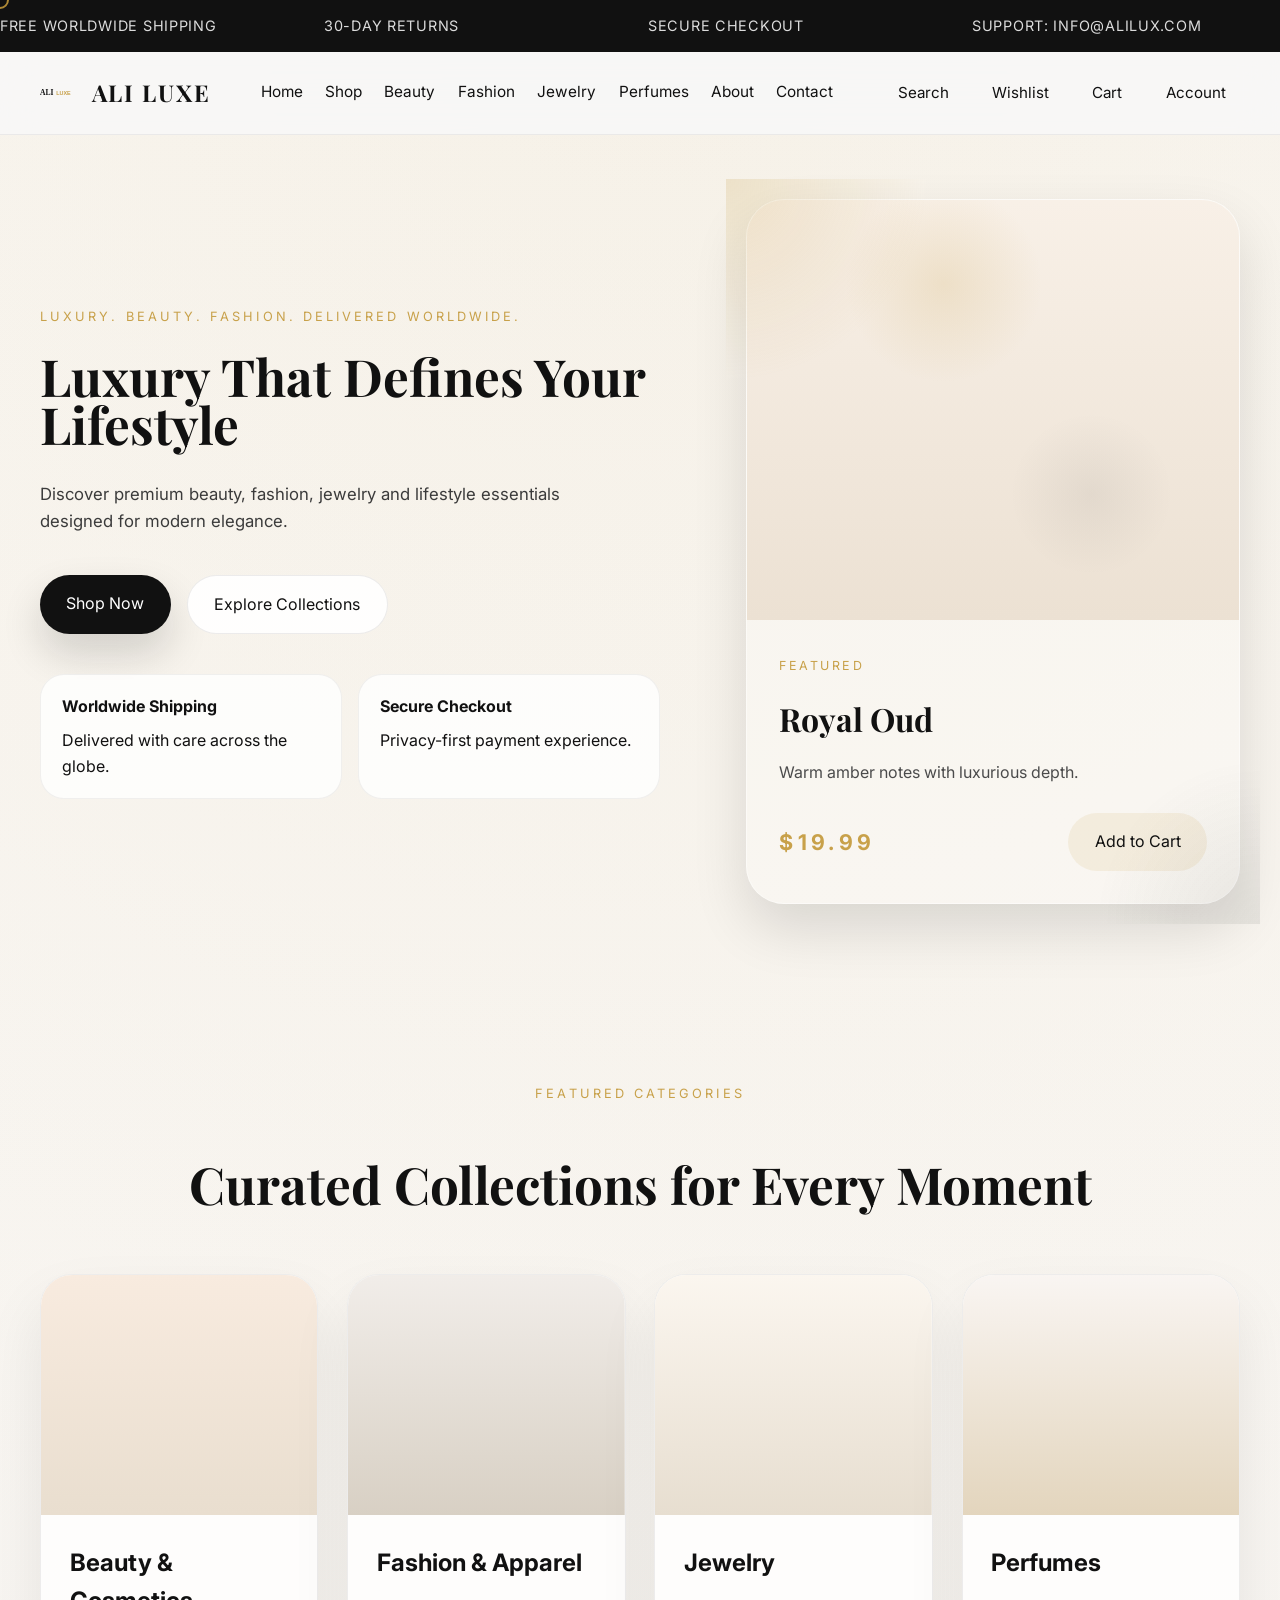
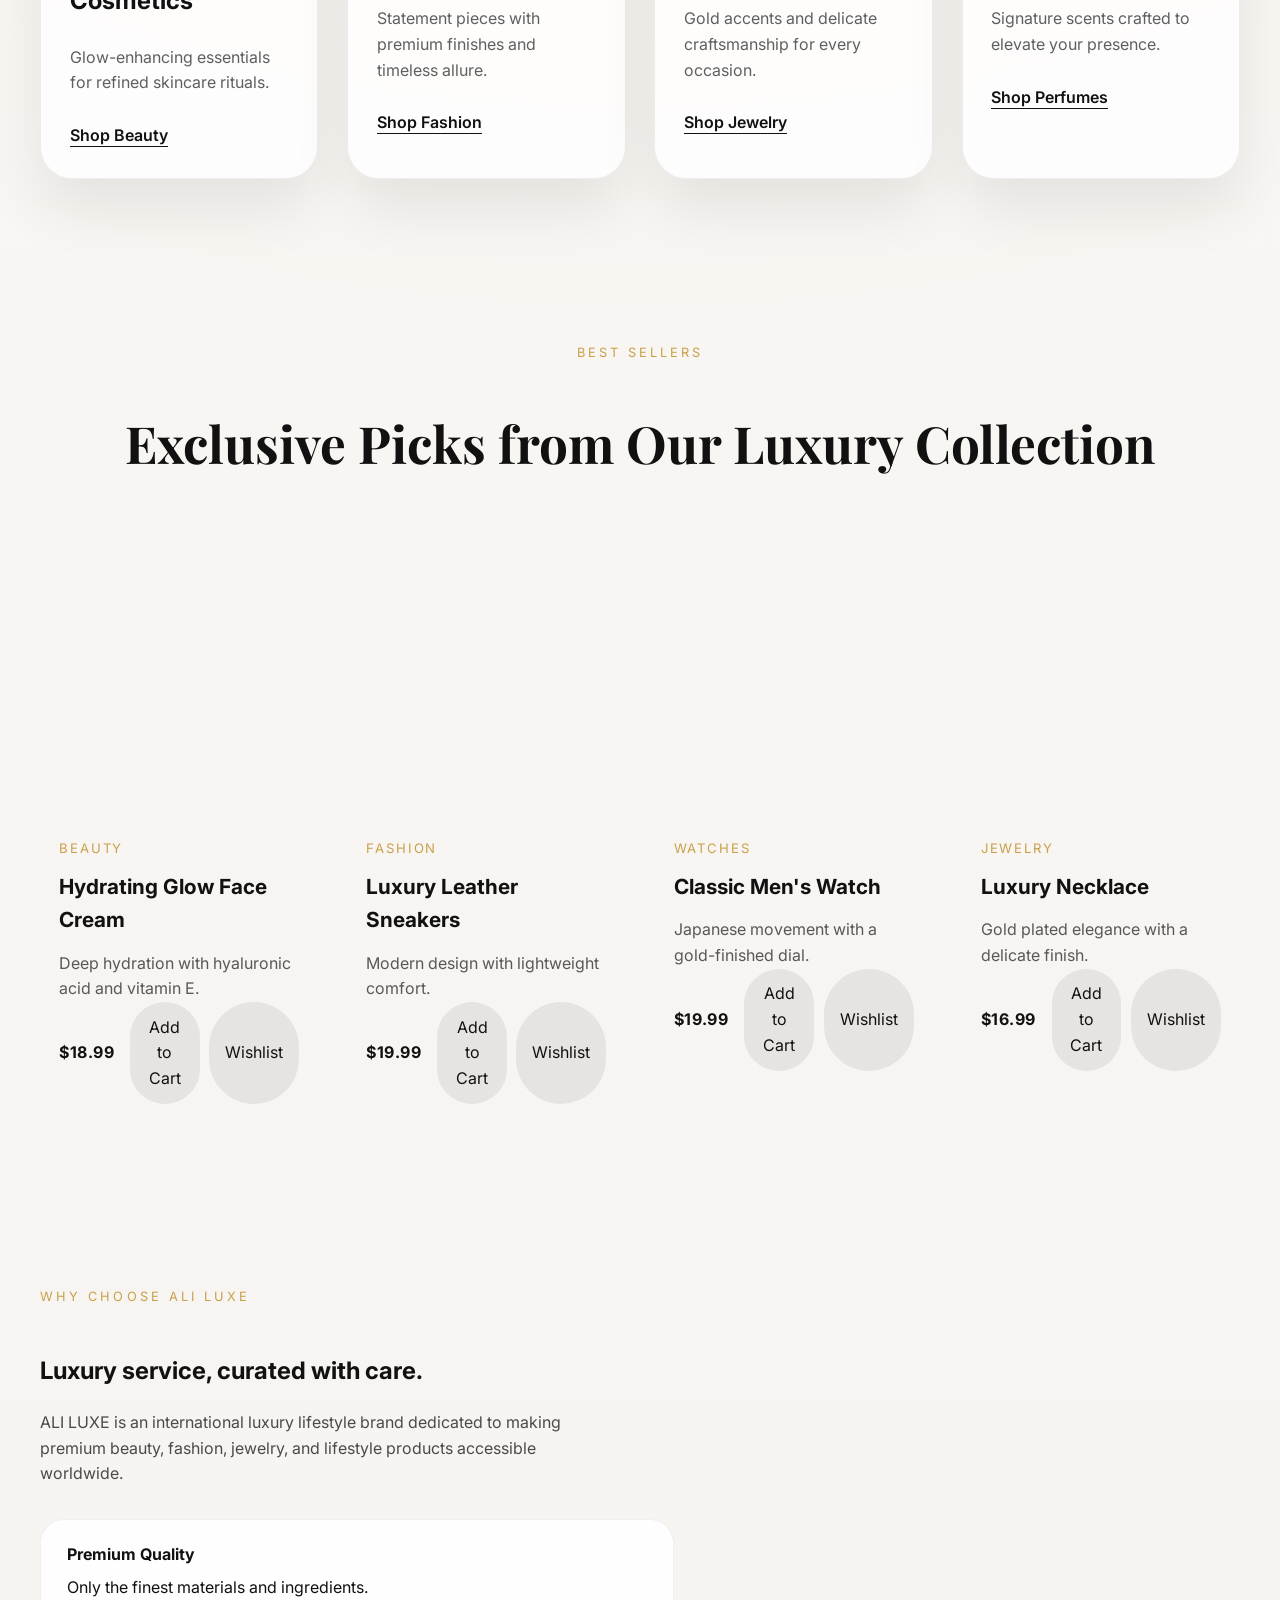
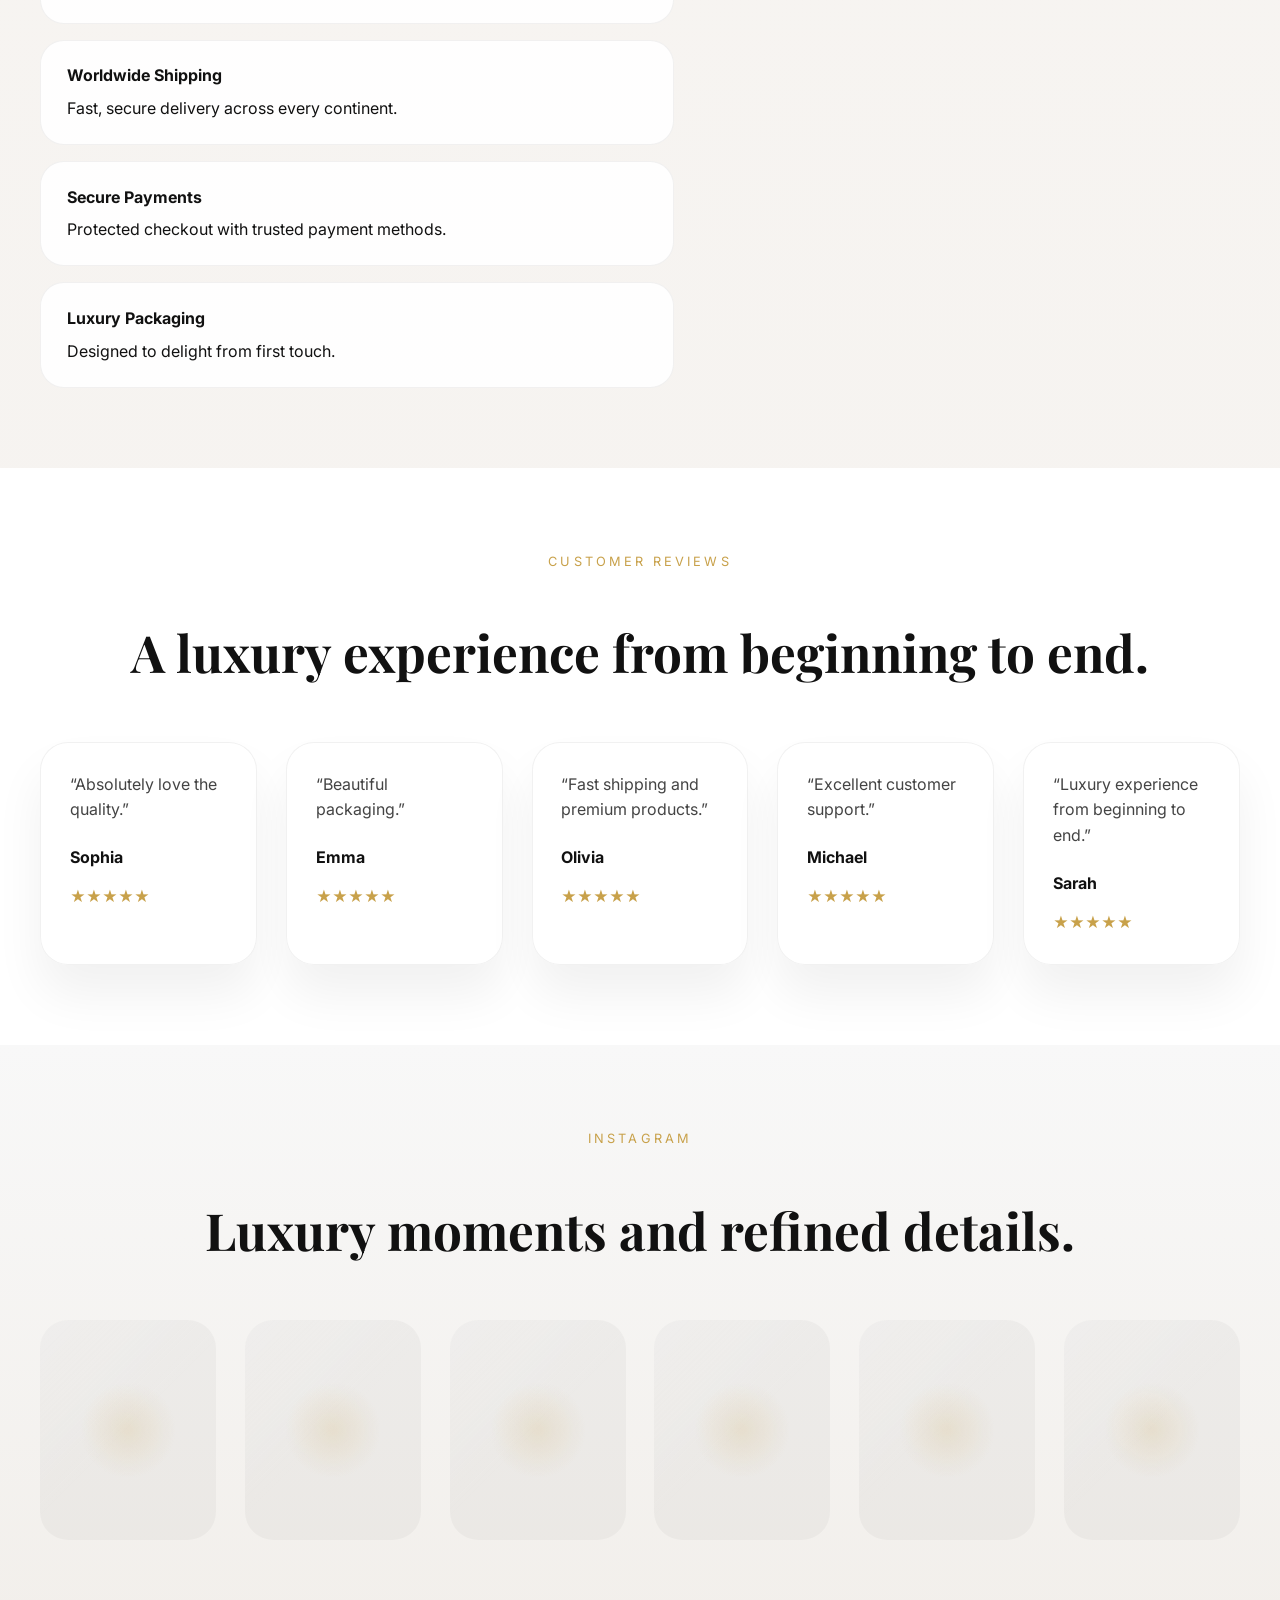
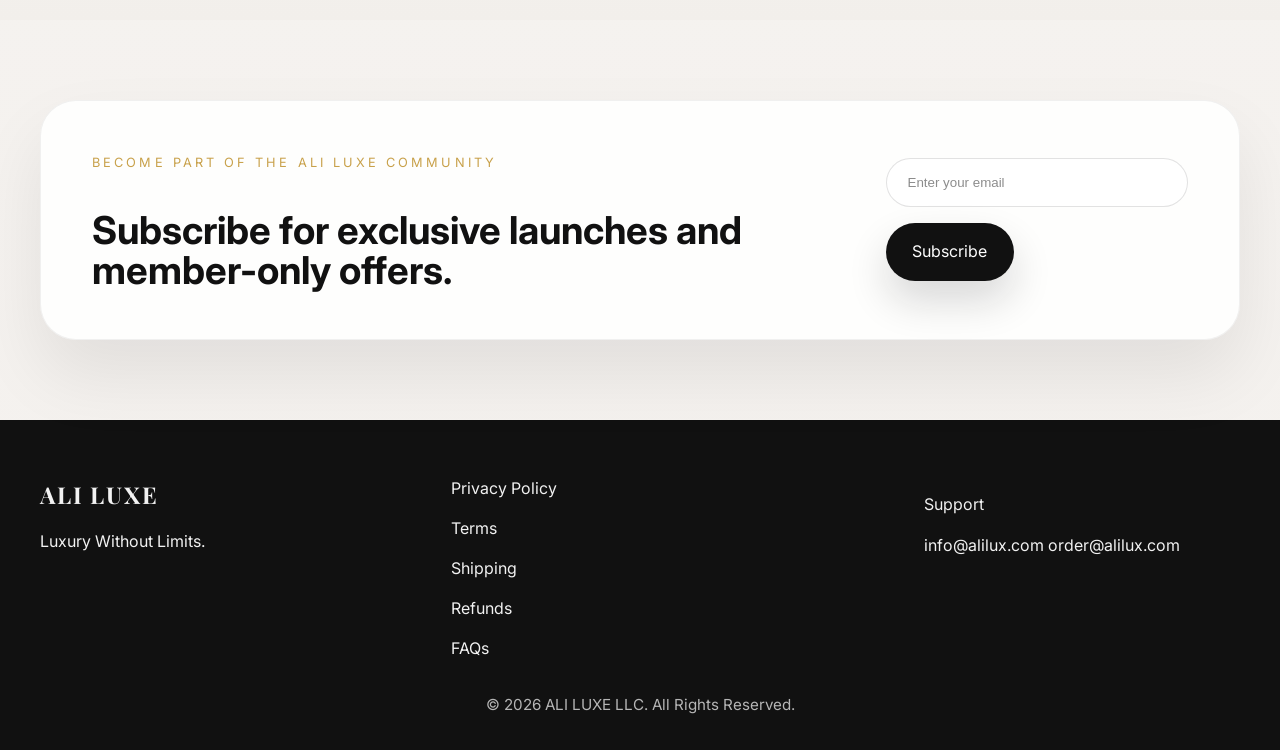
==== index.html @ c22bcd79 "Add initial website files" ====
<!DOCTYPE html>
<html lang="en">
  <head>
    <meta charset="UTF-8" />
    <meta name="viewport" content="width=device-width, initial-scale=1.0" />
    <title>ALI LUXE | Luxury. Beauty. Fashion.</title>
    <link rel="preconnect" href="https://fonts.googleapis.com" />
    <link rel="preconnect" href="https://fonts.gstatic.com" crossorigin />
    <link
      href="https://fonts.googleapis.com/css2?family=Inter:wght@400;500;600;700;800&family=Playfair+Display:wght@600;700;800&display=swap"
      rel="stylesheet"
    />
    <link rel="stylesheet" href="styles.css" />
  </head>
  <body>
    <div class="page-loader" id="pageLoader">
      <div class="loader-ring">
        <span></span>
        <span></span>
        <span></span>
      </div>
      <p>Loading luxury...</p>
    </div>

    <div class="custom-cursor" id="customCursor"></div>

    <div class="announcement-bar">
      <div class="announcement-item">Free Worldwide Shipping</div>
      <div class="announcement-item">30-Day Returns</div>
      <div class="announcement-item">Secure Checkout</div>
      <div class="announcement-item">Support: info@alilux.com</div>
    </div>

    <header class="site-header">
      <div class="container header-inner">
        <a class="brand-logo" href="index.html">
          <img class="brand-icon" src="assets/logo.svg" alt="ALI LUXE logo" />
          <span>ALI LUXE</span>
        </a>
        <button class="menu-toggle" id="menuToggle" aria-label="Open menu">Menu</button>
        <nav class="main-nav">
          <a href="index.html#home">Home</a>
          <a href="shop.html">Shop</a>
          <a href="beauty.html">Beauty</a>
          <a href="fashion.html">Fashion</a>
          <a href="jewelry.html">Jewelry</a>
          <a href="perfumes.html">Perfumes</a>
          <a href="index.html#about">About</a>
          <a href="index.html#contact">Contact</a>
        </nav>
        <div class="nav-actions desktop-only">
          <button class="icon-button">Search</button>
          <button class="icon-button">Wishlist</button>
          <button class="icon-button">Cart</button>
          <button class="icon-button">Account</button>
        </div>
      </div>
      <div class="mobile-menu" id="mobileMenu" aria-hidden="true">
        <div class="mobile-menu-inner">
          <button class="mobile-close" id="mobileClose" aria-label="Close menu">×</button>
          <nav class="mobile-nav">
            <a href="index.html#home">Home</a>
            <a href="shop.html">Shop</a>
            <a href="beauty.html">Beauty</a>
            <a href="fashion.html">Fashion</a>
            <a href="jewelry.html">Jewelry</a>
            <a href="perfumes.html">Perfumes</a>
            <a href="index.html#about">About</a>
            <a href="index.html#contact">Contact</a>
          </nav>
          <div class="mobile-menu-actions">
            <a href="shop.html" class="button button-primary">Shop Now</a>
            <a href="all-products.html" class="button button-secondary">All Products</a>
          </div>
        </div>
      </div>
    </header>

    <main>
      <section class="hero-section" id="home">
        <div class="container hero-grid">
          <div class="hero-copy fade-up">
            <span class="eyebrow">Luxury. Beauty. Fashion. Delivered Worldwide.</span>
            <h1>Luxury That Defines Your Lifestyle</h1>
            <p>
              Discover premium beauty, fashion, jewelry and lifestyle essentials designed for modern elegance.
            </p>
            <div class="hero-actions">
              <a href="#shop" class="button button-primary">Shop Now</a>
              <a href="#collections" class="button button-secondary">Explore Collections</a>
            </div>
            <div class="hero-highlights">
              <div>
                <strong>Worldwide Shipping</strong>
                <span>Delivered with care across the globe.</span>
              </div>
              <div>
                <strong>Secure Checkout</strong>
                <span>Privacy-first payment experience.</span>
              </div>
            </div>
          </div>

          <div class="hero-media fade-up delay-1">
            <div class="hero-card glass-card">
              <div class="hero-card-image"></div>
              <div class="hero-card-copy">
                <span>Featured</span>
                <h2>Royal Oud</h2>
                <p>Warm amber notes with luxurious depth.</p>
                <div class="price-block">
                  <span>$19.99</span>
                  <button class="button button-tertiary add-cart" data-product="royal-oud">Add to Cart</button>
                </div>
              </div>
            </div>
            <div class="hero-overlay"></div>
          </div>
        </div>
      </section>

      <section class="featured-categories" id="collections">
        <div class="container section-heading fade-up">
          <span class="eyebrow">Featured Categories</span>
          <h2>Curated Collections for Every Moment</h2>
        </div>
        <div class="container category-grid fade-up delay-1">
          <article class="category-card">
            <div class="category-image category-beauty"></div>
            <div class="category-copy">
              <h3>Beauty & Cosmetics</h3>
              <p>Glow-enhancing essentials for refined skincare rituals.</p>
              <a href="beauty.html" class="link-button">Shop Beauty</a>
            </div>
          </article>
          <article class="category-card">
            <div class="category-image category-fashion"></div>
            <div class="category-copy">
              <h3>Fashion & Apparel</h3>
              <p>Statement pieces with premium finishes and timeless allure.</p>
              <a href="fashion.html" class="link-button">Shop Fashion</a>
            </div>
          </article>
          <article class="category-card">
            <div class="category-image category-jewelry"></div>
            <div class="category-copy">
              <h3>Jewelry</h3>
              <p>Gold accents and delicate craftsmanship for every occasion.</p>
              <a href="jewelry.html" class="link-button">Shop Jewelry</a>
            </div>
          </article>
          <article class="category-card">
            <div class="category-image category-perfumes"></div>
            <div class="category-copy">
              <h3>Perfumes</h3>
              <p>Signature scents crafted to elevate your presence.</p>
              <a href="perfumes.html" class="link-button">Shop Perfumes</a>
            </div>
          </article>
        </div>
      </section>

      <section class="best-sellers" id="shop">
        <div class="container section-heading fade-up">
          <span class="eyebrow">Best Sellers</span>
          <h2>Exclusive Picks from Our Luxury Collection</h2>
        </div>
        <div class="container product-grid fade-up delay-1">
          <article class="product-card glass-card">
            <div class="product-image hydrating-glow-face-cream"></div>
            <div class="product-copy">
              <span class="product-category">Beauty</span>
              <h3><a href="product.html?product=hydrating-glow-face-cream">Hydrating Glow Face Cream</a></h3>
              <p>Deep hydration with hyaluronic acid and vitamin E.</p>
              <div class="product-meta">
                <span>$18.99</span>
                <div class="product-actions">
                  <button class="add-cart" data-product="hydrating-glow-face-cream">Add to Cart</button>
                  <button>Wishlist</button>
                </div>
              </div>
            </div>
          </article>
          <article class="product-card glass-card">
            <div class="product-image luxury-leather-sneakers"></div>
            <div class="product-copy">
              <span class="product-category">Fashion</span>
              <h3><a href="product.html?product=luxury-leather-sneakers">Luxury Leather Sneakers</a></h3>
              <p>Modern design with lightweight comfort.</p>
              <div class="product-meta">
                <span>$19.99</span>
                <div class="product-actions">
                  <button class="add-cart" data-product="luxury-leather-sneakers">Add to Cart</button>
                  <button>Wishlist</button>
                </div>
              </div>
            </div>
          </article>
          <article class="product-card glass-card">
            <div class="product-image classic-mens-watch"></div>
            <div class="product-copy">
              <span class="product-category">Watches</span>
              <h3><a href="product.html?product=classic-mens-watch">Classic Men's Watch</a></h3>
              <p>Japanese movement with a gold-finished dial.</p>
              <div class="product-meta">
                <span>$19.99</span>
                <div class="product-actions">
                  <button class="add-cart" data-product="classic-mens-watch">Add to Cart</button>
                  <button>Wishlist</button>
                </div>
              </div>
            </div>
          </article>
          <article class="product-card glass-card">
            <div class="product-image luxury-necklace"></div>
            <div class="product-copy">
              <span class="product-category">Jewelry</span>
              <h3><a href="product.html?product=luxury-necklace">Luxury Necklace</a></h3>
              <p>Gold plated elegance with a delicate finish.</p>
              <div class="product-meta">
                <span>$16.99</span>
                <div class="product-actions">
                  <button class="add-cart" data-product="luxury-necklace">Add to Cart</button>
                  <button>Wishlist</button>
                </div>
              </div>
            </div>
          </article>
        </div>
      </section>

      <section class="why-choose" id="about">
        <div class="container why-grid fade-up">
          <div class="why-copy">
            <span class="eyebrow">Why Choose ALI LUXE</span>
            <h2>Luxury service, curated with care.</h2>
            <p>
              ALI LUXE is an international luxury lifestyle brand dedicated to making premium beauty, fashion, jewelry, and lifestyle products accessible worldwide.
            </p>
            <div class="why-list">
              <div>
                <strong>Premium Quality</strong>
                <span>Only the finest materials and ingredients.</span>
              </div>
              <div>
                <strong>Worldwide Shipping</strong>
                <span>Fast, secure delivery across every continent.</span>
              </div>
              <div>
                <strong>Secure Payments</strong>
                <span>Protected checkout with trusted payment methods.</span>
              </div>
              <div>
                <strong>Luxury Packaging</strong>
                <span>Designed to delight from first touch.</span>
              </div>
            </div>
          </div>
          <div class="why-image glass-card fade-up delay-1">
            <div class="feature-image"></div>
          </div>
        </div>
      </section>

      <section class="reviews-section">
        <div class="container section-heading fade-up">
          <span class="eyebrow">Customer Reviews</span>
          <h2>A luxury experience from beginning to end.</h2>
        </div>
        <div class="container review-grid fade-up delay-1">
          <article class="review-card glass-card">
            <p>“Absolutely love the quality.”</p>
            <strong>Sophia</strong>
            <span>★★★★★</span>
          </article>
          <article class="review-card glass-card">
            <p>“Beautiful packaging.”</p>
            <strong>Emma</strong>
            <span>★★★★★</span>
          </article>
          <article class="review-card glass-card">
            <p>“Fast shipping and premium products.”</p>
            <strong>Olivia</strong>
            <span>★★★★★</span>
          </article>
          <article class="review-card glass-card">
            <p>“Excellent customer support.”</p>
            <strong>Michael</strong>
            <span>★★★★★</span>
          </article>
          <article class="review-card glass-card">
            <p>“Luxury experience from beginning to end.”</p>
            <strong>Sarah</strong>
            <span>★★★★★</span>
          </article>
        </div>
      </section>

      <section class="instagram-gallery">
        <div class="container section-heading fade-up">
          <span class="eyebrow">Instagram</span>
          <h2>Luxury moments and refined details.</h2>
        </div>
        <div class="container insta-grid fade-up delay-1">
          <div class="insta-cell"></div>
          <div class="insta-cell"></div>
          <div class="insta-cell"></div>
          <div class="insta-cell"></div>
          <div class="insta-cell"></div>
          <div class="insta-cell"></div>
        </div>
      </section>

      <section class="newsletter-section">
        <div class="container newsletter-card glass-card fade-up">
          <div>
            <span class="eyebrow">Become Part of the ALI LUXE Community</span>
            <h2>Subscribe for exclusive launches and member-only offers.</h2>
          </div>
          <form class="newsletter-form">
            <input type="email" placeholder="Enter your email" aria-label="Email address" />
            <button type="submit" class="button button-primary">Subscribe</button>
          </form>
        </div>
      </section>
    </main>

    <footer class="site-footer" id="contact">
      <div class="container footer-grid">
        <div>
          <a class="footer-logo" href="#">ALI LUXE</a>
          <p>Luxury Without Limits.</p>
        </div>
        <div class="footer-links">
          <a href="#">Privacy Policy</a>
          <a href="#">Terms</a>
          <a href="#">Shipping</a>
          <a href="#">Refunds</a>
          <a href="#">FAQs</a>
        </div>
        <div>
          <p>Support</p>
          <a href="mailto:info@alilux.com">info@alilux.com</a>
          <a href="mailto:order@alilux.com">order@alilux.com</a>
        </div>
      </div>
      <div class="container footer-copy">
        <span>© 2026 ALI LUXE LLC. All Rights Reserved.</span>
      </div>
    </footer>

    <script src="script.js"></script>
  </body>
</html>
---- styles.css ----
:root {
  color-scheme: dark;
  --bg: #f8f8f8;
  --surface: rgba(255, 255, 255, 0.76);
  --surface-strong: rgba(255, 255, 255, 0.92);
  --text: #111111;
  --muted: #5a5a5a;
  --gold: #c8a14a;
  --gold-soft: rgba(200, 161, 74, 0.12);
  --glass: rgba(255, 255, 255, 0.62);
  --shadow: 0 25px 55px rgba(0, 0, 0, 0.12);
  font-family: 'Inter', sans-serif;
}

* {
  box-sizing: border-box;
}

html {
  scroll-behavior: smooth;
}

body {
  margin: 0;
  min-height: 100vh;
  background: radial-gradient(circle at top, rgba(200, 161, 74, 0.08), transparent 35%),
    linear-gradient(180deg, #faf8f5 0%, #f4f1ee 100%);
  color: var(--text);
  line-height: 1.6;
}

button,
a {
  font: inherit;
}

a {
  color: inherit;
  text-decoration: none;
}

.container {
  width: min(1200px, calc(100% - 3rem));
  margin: 0 auto;
}

.announcement-bar {
  display: grid;
  grid-template-columns: repeat(4, minmax(0, 1fr));
  gap: 1rem;
  padding: 0.9rem 0;
  background: #111111;
  color: #ffffff;
  font-size: 0.9rem;
  text-transform: uppercase;
  letter-spacing: 0.05em;
}

.announcement-item {
  opacity: 0.85;
}

.site-header {
  position: sticky;
  top: 0;
  z-index: 20;
  backdrop-filter: blur(18px);
  background: rgba(248, 248, 248, 0.9);
  border-bottom: 1px solid rgba(17, 17, 17, 0.06);
}

.header-inner {
  display: flex;
  align-items: center;
  justify-content: space-between;
  gap: 1rem;
  padding: 1.1rem 0;
}

.brand-logo,
.footer-logo {
  display: inline-flex;
  align-items: center;
  gap: 0.85rem;
  font-family: 'Playfair Display', serif;
  font-size: 1.45rem;
  letter-spacing: 0.08em;
  font-weight: 700;
}

.brand-icon {
  width: 38px;
  height: auto;
}

.main-nav {
  display: flex;
  flex-wrap: wrap;
  align-items: center;
  gap: 1.4rem;
  font-size: 0.96rem;
  color: #111111;
}

.main-nav a:hover {
  color: var(--gold);
}

.nav-actions {
  display: flex;
  align-items: center;
  gap: 0.9rem;
}

.menu-toggle {
  display: none;
  border: 1px solid rgba(17, 17, 17, 0.12);
  background: rgba(255, 255, 255, 0.85);
  color: var(--text);
  padding: 0.85rem 1rem;
  border-radius: 999px;
  font-weight: 600;
  cursor: pointer;
  transition: transform 0.25s ease, background 0.25s ease;
}

.menu-toggle:hover {
  transform: translateY(-1px);
  background: rgba(255, 255, 255, 0.96);
}

.icon-button {
  border: none;
  background: transparent;
  color: var(--text);
  cursor: pointer;
  font-size: 0.95rem;
  padding: 0.7rem 0.9rem;
  border-radius: 999px;
  transition: transform 0.3s ease, background 0.3s ease;
}

.icon-button:hover {
  transform: translateY(-1px);
  background: rgba(17, 17, 17, 0.05);
}

.hero-section {
  min-height: calc(100vh - 68px);
  padding: 4rem 0 6rem;
  position: relative;
  overflow: hidden;
}

.hero-grid {
  display: grid;
  grid-template-columns: 1.2fr 0.9fr;
  align-items: center;
  gap: 3rem;
}

.hero-copy {
  max-width: 620px;
}

.eyebrow {
  display: inline-block;
  text-transform: uppercase;
  letter-spacing: 0.24em;
  color: var(--gold);
  font-size: 0.8rem;
  margin-bottom: 1.5rem;
}

.hero-copy h1 {
  font-family: 'Playfair Display', serif;
  font-size: clamp(3rem, 4vw, 5.2rem);
  line-height: 0.95;
  margin: 0;
}

.hero-copy p {
  font-size: 1.05rem;
  margin: 2rem 0 2.5rem;
  max-width: 520px;
  color: #3b3b3b;
}

.hero-actions {
  display: flex;
  flex-wrap: wrap;
  gap: 1rem;
}

.button {
  border: none;
  border-radius: 999px;
  padding: 1rem 1.65rem;
  cursor: pointer;
  transition: transform 0.25s ease, box-shadow 0.25s ease, background 0.25s ease;
}

.button-primary {
  background: var(--text);
  color: #ffffff;
  box-shadow: 0 20px 40px rgba(17, 17, 17, 0.16);
}

.button-secondary {
  background: rgba(255, 255, 255, 0.9);
  color: var(--text);
  border: 1px solid rgba(17, 17, 17, 0.08);
}

.button-tertiary {
  background: rgba(200, 161, 74, 0.12);
  color: var(--text);
}

.button:hover {
  transform: translateY(-2px);
}

.hero-highlights {
  display: grid;
  grid-template-columns: repeat(2, minmax(0, 1fr));
  gap: 1rem;
  margin-top: 2.5rem;
}

.hero-highlights div {
  background: rgba(255, 255, 255, 0.78);
  padding: 1.2rem 1.3rem;
  border-radius: 24px;
  backdrop-filter: blur(12px);
  border: 1px solid rgba(17, 17, 17, 0.06);
}

.hero-highlights strong {
  display: block;
  margin-bottom: 0.5rem;
  color: var(--text);
}

.hero-media {
  position: relative;
  min-height: 600px;
  display: flex;
  align-items: center;
  justify-content: center;
}

.hero-card {
  position: relative;
  width: 100%;
  max-width: 540px;
  border-radius: 38px;
  overflow: hidden;
  background: rgba(255, 255, 255, 0.24);
  border: 1px solid rgba(255, 255, 255, 0.45);
  box-shadow: var(--shadow);
  backdrop-filter: blur(22px);
}

.hero-card-image {
  height: 420px;
  background: linear-gradient(180deg, #f8f0e7 0%, #ece1d3 100%);
  position: relative;
}

.hero-card-image::before {
  content: '';
  position: absolute;
  inset: 0;
  background-image: radial-gradient(circle at 40% 20%, rgba(200, 161, 74, 0.18), transparent 22%),
    radial-gradient(circle at 70% 70%, rgba(17, 17, 17, 0.06), transparent 18%);
}

.hero-card-copy {
  padding: 2rem;
}

.hero-card-copy span {
  color: var(--gold);
  text-transform: uppercase;
  letter-spacing: 0.2em;
  font-size: 0.78rem;
}

.hero-card-copy h2 {
  margin: 1rem 0 0.75rem;
  font-family: 'Playfair Display', serif;
  font-size: 2rem;
}

.hero-card-copy p {
  color: #4b4b4b;
  margin-bottom: 1.7rem;
}

.price-block {
  display: flex;
  align-items: center;
  justify-content: space-between;
  gap: 1rem;
}

.price-block span {
  font-weight: 700;
  font-size: 1.35rem;
}

.hero-overlay {
  position: absolute;
  inset: -20px;
  background: radial-gradient(circle at top left, rgba(200, 161, 74, 0.2), transparent 22%),
    radial-gradient(circle at bottom right, rgba(17, 17, 17, 0.08), transparent 18%);
  pointer-events: none;
}

.featured-categories,
.best-sellers,
.why-choose,
.reviews-section,
.instagram-gallery,
.newsletter-section {
  padding: 5rem 0;
}

.section-heading {
  text-align: center;
  margin-bottom: 3rem;
}

.section-heading h2 {
  font-family: 'Playfair Display', serif;
  font-size: clamp(2.5rem, 4vw, 3.6rem);
  margin: 1rem 0 0;
}

.category-grid,
.product-grid,
.review-grid,
.insta-grid {
  display: grid;
  gap: 1.8rem;
}

.category-grid {
  grid-template-columns: repeat(4, minmax(0, 1fr));
}

.category-card {
  position: relative;
  overflow: hidden;
  border-radius: 32px;
  background: rgba(255, 255, 255, 0.8);
  border: 1px solid rgba(17, 17, 17, 0.07);
  box-shadow: 0 30px 60px rgba(0, 0, 0, 0.08);
  transition: transform 0.35s ease, border-color 0.35s ease;
}

.category-card:hover {
  transform: translateY(-8px);
  border-color: rgba(200, 161, 74, 0.25);
}

.category-image {
  min-height: 240px;
  background-size: cover;
  background-position: center;
}

.category-beauty {
  background-image: linear-gradient(180deg, #f8ebdf 0%, #e9decf 100%);
}

.category-fashion {
  background-image: linear-gradient(180deg, #f1ede9 0%, #d8d0c4 100%);
}

.category-jewelry {
  background-image: linear-gradient(180deg, #fbf6ef 0%, #e7ded0 100%);
}

.category-perfumes {
  background-image: linear-gradient(180deg, #f9f5f2 0%, #e3d5bd 100%);
}

.category-copy {
  padding: 1.8rem;
}

.category-copy h3 {
  margin-top: 0;
  font-size: 1.5rem;
}

.category-copy p {
  margin: 1rem 0 1.7rem;
  color: #5f5f5f;
}

.link-button {
  color: var(--text);
  font-weight: 600;
  position: relative;
}

.link-button::after {
  content: '';
  position: absolute;
  left: 0;
  bottom: -2px;
  width: 100%;
  height: 1px;
  background: var(--text);
  transition: transform 0.3s ease;
  transform-origin: left;
}

.link-button:hover::after {
  transform: scaleX(0.5);
}

.product-grid {
  grid-template-columns: repeat(4, minmax(0, 1fr));
}

.product-card {
  padding: 1.2rem;
  display: flex;
  flex-direction: column;
  gap: 1.4rem;
}

.product-card:hover {
  transform: translateY(-6px);
}

.product-image {
  min-height: 260px;
  border-radius: 28px;
  background-position: center;
  background-size: cover;
}

.product-beauty {
  background-image: linear-gradient(180deg, #f9f1eb 0%, #e8d8c9 100%);
}

.product-fashion {
  background-image: linear-gradient(180deg, #e9e3dc 0%, #d5c7b3 100%);
}

.product-watch {
  background-image: linear-gradient(180deg, #f6f2ef 0%, #dcd0c3 100%);
}

.product-jewelry {
  background-image: linear-gradient(180deg, #faf5ef 0%, #e7dccb 100%);
}

.product-copy .product-category {
  font-size: 0.82rem;
  text-transform: uppercase;
  letter-spacing: 0.14em;
  color: var(--gold);
}

.product-copy h3 {
  margin: 0.6rem 0 0.9rem;
  font-size: 1.3rem;
}

.product-copy p {
  color: #585858;
  margin: 0;
}

.product-meta {
  display: flex;
  align-items: center;
  justify-content: space-between;
  gap: 1rem;
  margin-top: auto;
}

.product-meta span {
  font-weight: 700;
  letter-spacing: 0.03em;
}

.product-actions {
  display: flex;
  gap: 0.6rem;
}

.product-actions button {
  border: none;
  background: rgba(17, 17, 17, 0.07);
  color: var(--text);
  padding: 0.8rem 1rem;
  border-radius: 999px;
  cursor: pointer;
  transition: transform 0.25s ease, background 0.25s ease;
}

.product-actions button:hover {
  transform: translateY(-2px);
  background: rgba(200, 161, 74, 0.14);
}

.why-grid {
  display: grid;
  grid-template-columns: 1.1fr 0.9fr;
  gap: 3rem;
  align-items: center;
}

.why-copy p {
  max-width: 540px;
  color: #4a4a4a;
  margin-bottom: 2rem;
}

.why-list {
  display: grid;
  gap: 1rem;
}

.why-list div {
  border-radius: 24px;
  padding: 1.4rem 1.6rem;
  background: rgba(255, 255, 255, 0.9);
  border: 1px solid rgba(17, 17, 17, 0.06);
}

.why-list strong {
  display: block;
  margin-bottom: 0.45rem;
}

.why-image {
  min-height: 520px;
  overflow: hidden;
}

.feature-image {
  height: 100%;
  background-image: linear-gradient(180deg, rgba(248, 248, 248, 1), rgba(255, 255, 255, 0.9)),
    radial-gradient(circle at 30% 20%, rgba(200, 161, 74, 0.18), transparent 14%),
    linear-gradient(135deg, #f2ede7 0%, #e9ddd1 100%);
}

.reviews-section {
  background: #ffffff;
}

.review-grid {
  grid-template-columns: repeat(5, minmax(0, 1fr));
}

.review-card {
  padding: 1.8rem;
  border-radius: 28px;
  background: rgba(255, 255, 255, 0.9);
  box-shadow: 0 30px 50px rgba(0, 0, 0, 0.06);
  border: 1px solid rgba(17, 17, 17, 0.06);
}

.review-card p {
  margin: 0 0 1.4rem;
  color: #444444;
}

.review-card strong {
  display: block;
  margin-bottom: 0.85rem;
}

.review-card span {
  color: var(--gold);
  font-size: 0.95rem;
}

.instagram-gallery {
  background: linear-gradient(180deg, #f8f8f8 0%, #f2efeb 100%);
}

.insta-grid {
  grid-template-columns: repeat(6, minmax(0, 1fr));
}

.insta-cell {
  min-height: 220px;
  border-radius: 28px;
  background: rgba(17, 17, 17, 0.03);
  position: relative;
  overflow: hidden;
  transition: transform 0.35s ease;
}

.insta-cell:hover {
  transform: translateY(-6px);
}

.insta-cell::before {
  content: '';
  position: absolute;
  inset: 0;
  background-image: radial-gradient(circle at center, rgba(200, 161, 74, 0.16), transparent 34%),
    linear-gradient(135deg, rgba(255, 255, 255, 0.14), transparent 50%);
}

.newsletter-card {
  display: flex;
  align-items: center;
  justify-content: space-between;
  gap: 2rem;
  padding: 3rem 3.2rem;
  border-radius: 36px;
  background: rgba(255, 255, 255, 0.88);
  box-shadow: 0 35px 70px rgba(0, 0, 0, 0.08);
  border: 1px solid rgba(17, 17, 17, 0.06);
}

.newsletter-card h2 {
  margin: 0.8rem 0 0;
  font-size: clamp(2rem, 3vw, 2.8rem);
  line-height: 1.05;
}

.newsletter-form {
  display: flex;
  flex-wrap: wrap;
  gap: 1rem;
  align-items: center;
}

.newsletter-form input {
  flex: 1;
  min-width: 260px;
  border: 1px solid rgba(17, 17, 17, 0.12);
  border-radius: 999px;
  padding: 1rem 1.3rem;
  background: white;
  color: var(--text);
}

.newsletter-form input::placeholder {
  color: #8c8c8c;
}

.mobile-menu {
  position: fixed;
  inset: 0;
  z-index: 100;
  display: none;
  background: rgba(17, 17, 17, 0.85);
  backdrop-filter: blur(14px);
}

.mobile-menu.active {
  display: block;
}

.mobile-menu-inner {
  width: min(360px, 100%);
  height: 100%;
  padding: 2.5rem 1.8rem;
  background: rgba(248, 248, 248, 0.98);
  box-shadow: 0 40px 80px rgba(0, 0, 0, 0.22);
}

.mobile-close {
  border: none;
  background: transparent;
  font-size: 2.2rem;
  color: var(--text);
  cursor: pointer;
  margin-bottom: 2rem;
}

.mobile-nav {
  display: grid;
  gap: 1.25rem;
}

.mobile-nav a {
  color: var(--text);
  font-size: 1.1rem;
  font-weight: 600;
}

.mobile-menu-actions {
  display: grid;
  gap: 1rem;
  margin-top: 2.5rem;
}

.desktop-only {
  display: flex;
}

.site-footer {
  background: #111111;
  color: #f2f2f2;
  padding: 3.5rem 0 2rem;
}

.footer-grid {
  display: grid;
  grid-template-columns: 1.2fr 1.4fr 1fr;
  gap: 2rem;
  align-items: flex-start;
}

.footer-links {
  display: grid;
  gap: 0.9rem;
}

.footer-links a,
.site-footer a {
  color: #f2f2f2;
}

.footer-links a:hover,
.site-footer a:hover {
  color: var(--gold);
}

.footer-copy {
  margin-top: 2rem;
  text-align: center;
  font-size: 0.95rem;
  color: #b6b6b6;
}

.glass-card {
  transition: transform 0.35s ease, box-shadow 0.35s ease;
}

.glass-card:hover {
  transform: translateY(-4px);
}

.fade-up {
  opacity: 0;
  transform: translateY(35px);
  animation: fadeUp 1.1s forwards ease-out;
}

.delay-1 {
  animation-delay: 0.18s;
}

@keyframes fadeUp {
  to {
    opacity: 1;
    transform: translateY(0);
  }
}

.page-loader {
  position: fixed;
  inset: 0;
  z-index: 999;
  display: grid;
  place-items: center;
  background: #111111;
  color: #ffffff;
}

.loader-ring {
  display: grid;
  place-items: center;
  width: 100px;
  height: 100px;
  position: relative;
}

.loader-ring span {
  position: absolute;
  width: 100%;
  height: 100%;
  border-radius: 50%;
  border: 2px solid transparent;
  border-top-color: var(--gold);
  animation: spin 1.3s ease infinite;
}

.loader-ring span:nth-child(2) {
  width: 70%;
  height: 70%;
  animation-duration: 1.7s;
}

.loader-ring span:nth-child(3) {
  width: 40%;
  height: 40%;
  animation-duration: 2.1s;
}

.page-loader p {
  margin-top: 1.4rem;
  letter-spacing: 0.14em;
  text-transform: uppercase;
  font-size: 0.9rem;
  color: rgba(255, 255, 255, 0.85);
}

@keyframes spin {
  to {
    transform: rotate(360deg);
  }
}

.product-detail-grid {
  display: grid;
  grid-template-columns: 1.05fr 1fr;
  gap: 3rem;
  align-items: center;
  min-height: 70vh;
  padding: 3rem 0;
}

.product-hero {
  min-height: 580px;
  border-radius: 36px;
  background-size: cover;
  background-position: center;
  position: relative;
  overflow: hidden;
  background-image: linear-gradient(180deg, #fdf9f4 0%, #eee3d3 100%);
}

.product-detail-grid .detail-copy {
  max-width: 560px;
}

.product-detail-grid .detail-copy p {
  color: #4b4b4b;
  margin: 1.5rem 0 2rem;
  font-size: 1.05rem;
}

.product-price {
  font-size: 2.1rem;
  margin-bottom: 1.8rem;
  font-weight: 700;
}

.product-features {
  display: grid;
  gap: 0.9rem;
  margin-top: 2rem;
}

.product-features div {
  padding: 1rem 1.2rem;
  border-radius: 22px;
  background: rgba(255, 255, 255, 0.82);
  border: 1px solid rgba(17, 17, 17, 0.06);
}

.detail-fallback {
  color: #333333;
  font-size: 1.1rem;
  line-height: 1.8;
}

.checkout-panel {
  display: grid;
  grid-template-columns: 1.5fr 0.9fr;
  gap: 2rem;
}

.cart-summary {
  display: grid;
  gap: 1rem;
}

.cart-item {
  display: grid;
  grid-template-columns: 120px 1fr;
  gap: 1rem;
  padding: 1.3rem;
  border-radius: 28px;
  background: rgba(255, 255, 255, 0.92);
  border: 1px solid rgba(17, 17, 17, 0.08);
}

.cart-item-image {
  border-radius: 24px;
  min-height: 120px;
  background-size: cover;
  background-position: center;
}

.cart-item-image.product-beauty {
  background-image: linear-gradient(180deg, #f9f1eb 0%, #e8d8c9 100%);
}

.cart-item-image.product-fashion {
  background-image: linear-gradient(180deg, #e9e3dc 0%, #d5c7b3 100%);
}

.cart-item-image.product-watch {
  background-image: linear-gradient(180deg, #f6f2ef 0%, #dcd0c3 100%);
}

.cart-item-image.product-jewelry {
  background-image: linear-gradient(180deg, #faf5ef 0%, #e7dccb 100%);
}

.cart-item-image.category-perfumes {
  background-image: linear-gradient(180deg, #f8ebdf 0%, #e9decf 100%);
}

.cart-item-copy h3 {
  margin: 0 0 0.75rem;
  font-size: 1.1rem;
}

.cart-item-copy span {
  display: block;
  color: #585858;
  margin-bottom: 0.35rem;
}

.checkout-summary {
  padding: 2rem;
  border-radius: 36px;
  background: rgba(255, 255, 255, 0.92);
  border: 1px solid rgba(17, 17, 17, 0.08);
  display: grid;
  gap: 1.5rem;
}

.checkout-summary h3 {
  margin: 0;
  font-size: 1.4rem;
}

.summary-row {
  display: flex;
  justify-content: space-between;
  align-items: center;
  gap: 1rem;
  font-size: 1rem;
}

.checkout-note {
  color: #5f5f5f;
  line-height: 1.8;
}

.empty-cart {
  padding: 2rem;
  color: #4a4a4a;
  border-radius: 28px;
  background: rgba(255, 255, 255, 0.9);
  border: 1px solid rgba(17, 17, 17, 0.08);
}

.custom-cursor {
  position: fixed;
  top: 0;
  left: 0;
  width: 18px;
  height: 18px;
  border-radius: 50%;
  border: 2px solid rgba(200, 161, 74, 0.95);
  pointer-events: none;
  transform: translate(-50%, -50%);
  mix-blend-mode: difference;
  transition: transform 0.12s ease, width 0.2s ease, height 0.2s ease;
  z-index: 9999;
}

@media (max-width: 1100px) {
  .hero-grid,
  .why-grid {
    grid-template-columns: 1fr;
  }

  .category-grid,
  .product-grid,
  .review-grid,
  .insta-grid {
    grid-template-columns: repeat(2, minmax(0, 1fr));
  }
}

@media (max-width: 720px) {
  .announcement-bar {
    grid-template-columns: 1fr;
    text-align: center;
  }

  .menu-toggle {
    display: inline-flex;
  }

  .main-nav,
  .desktop-only {
    display: none;
  }

  .nav-actions {
    gap: 0.5rem;
  }

  .hero-section {
    padding-top: 3rem;
  }

  .hero-copy h1 {
    font-size: 2.8rem;
  }

  .hero-grid {
    gap: 2rem;
  }

  .hero-media {
    min-height: 420px;
  }

  .category-grid,
  .product-grid,
  .review-grid,
  .insta-grid {
    grid-template-columns: 1fr;
  }

  .newsletter-card {
    flex-direction: column;
    align-items: stretch;
  }
}
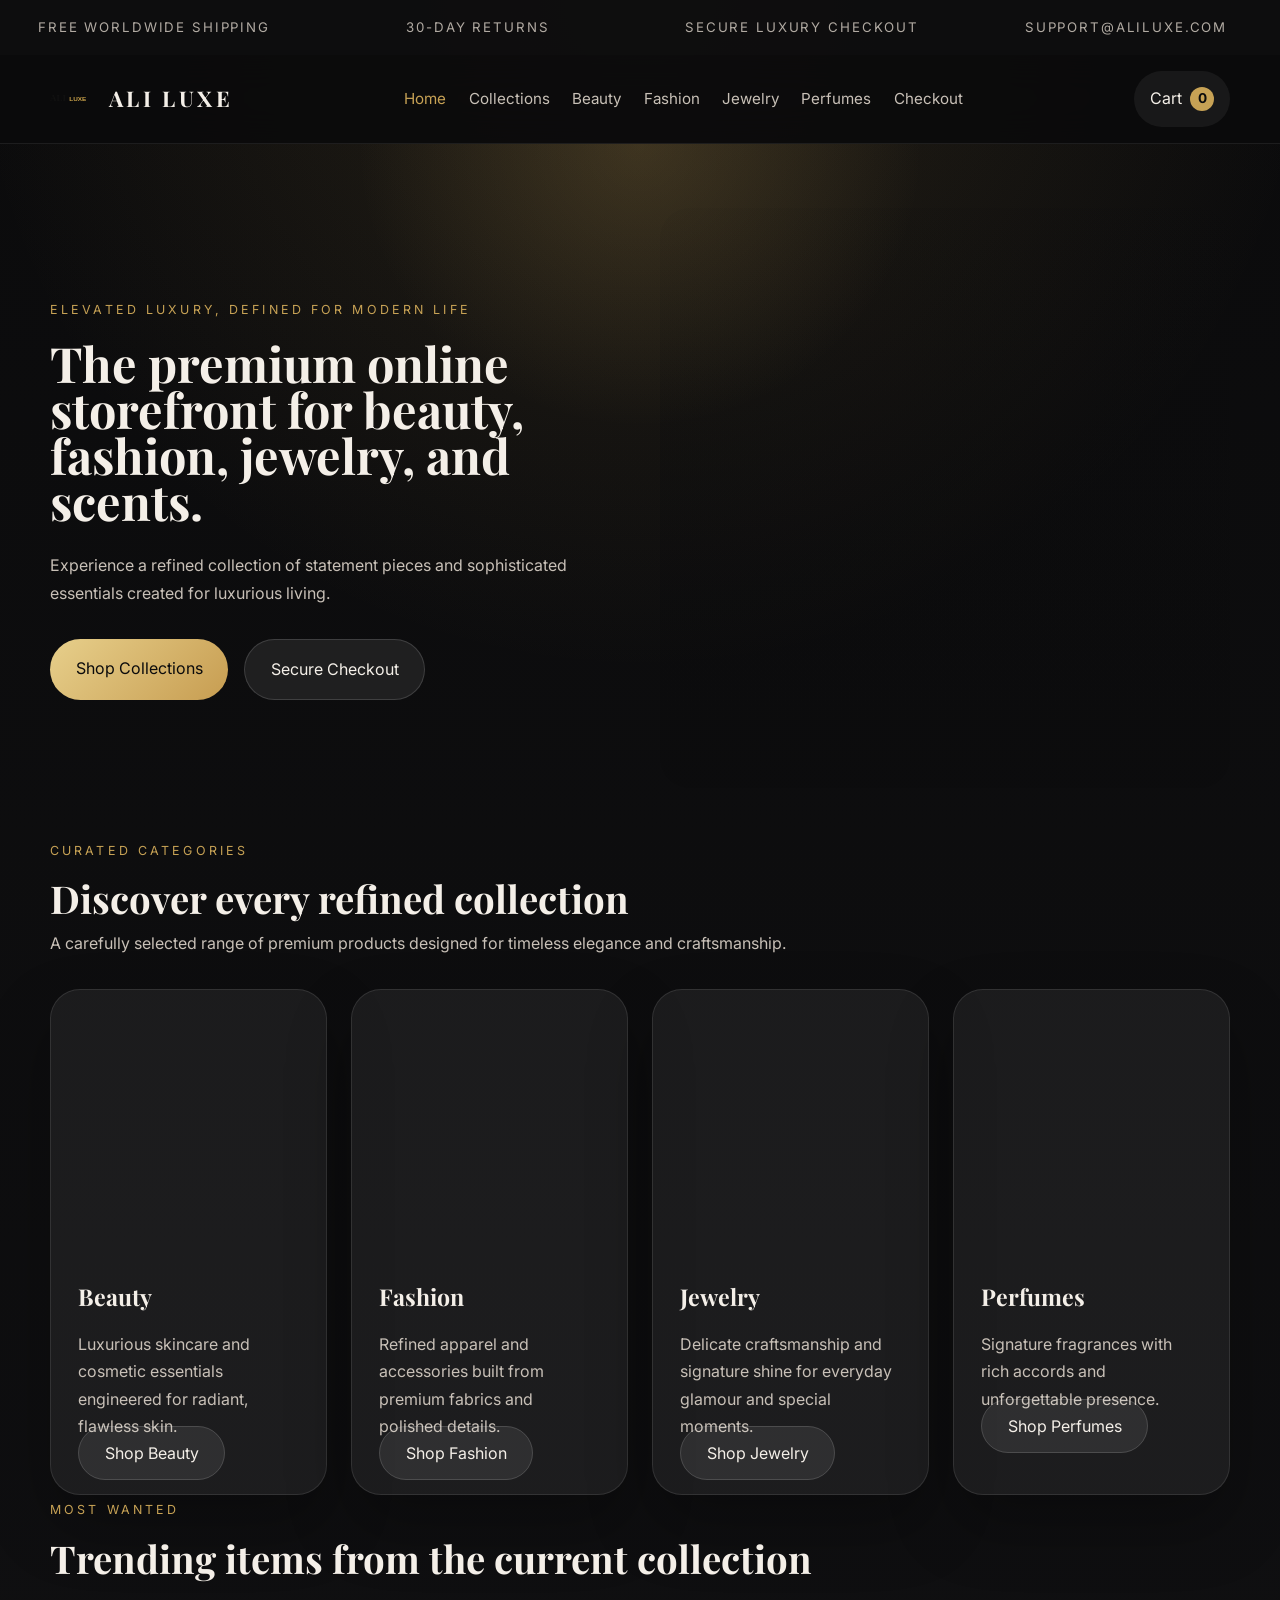
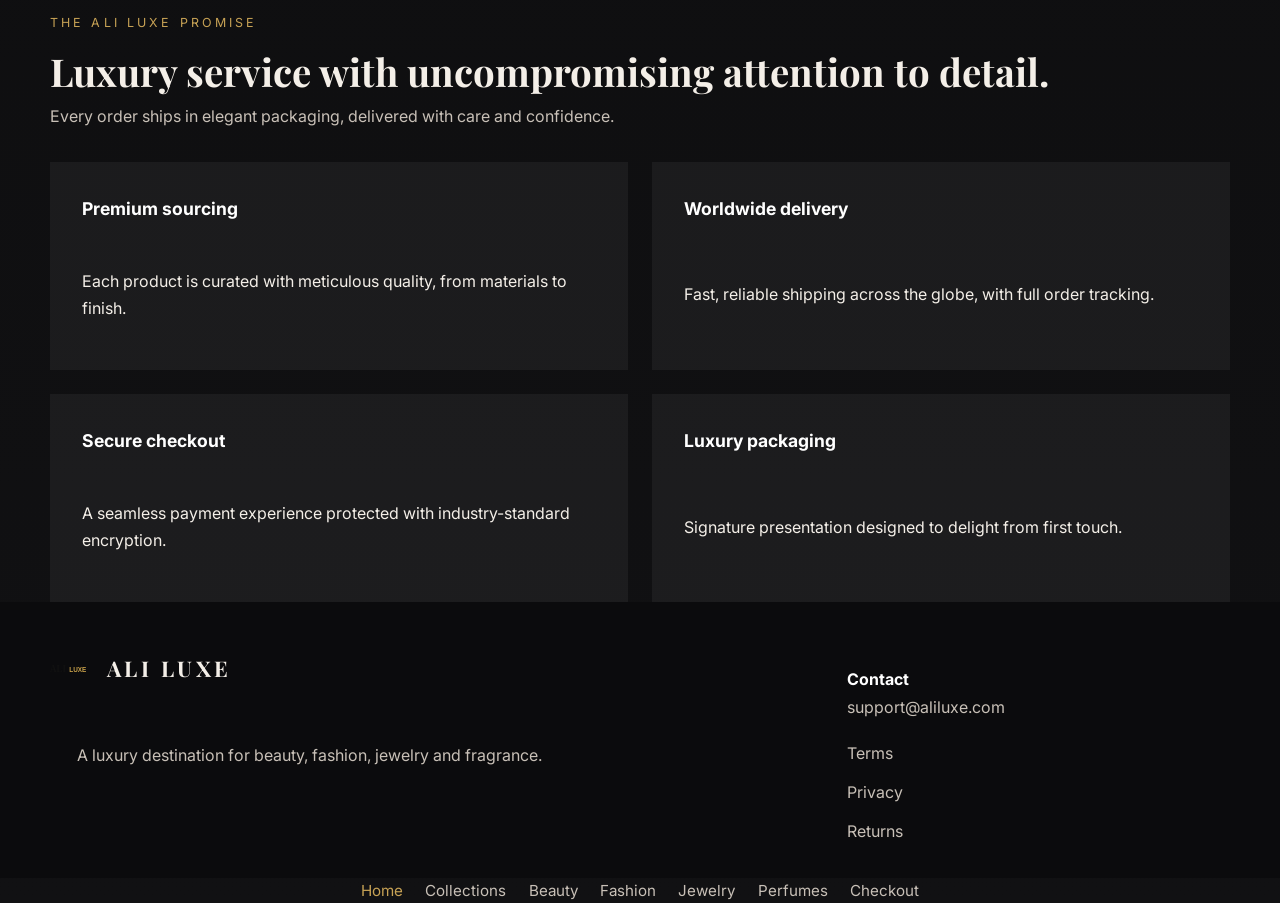
==== commit 986aa1ce: "final website updates" ====
--- a/index.html
+++ b/index.html
@@ -3,32 +3,21 @@
   <head>
     <meta charset="UTF-8" />
     <meta name="viewport" content="width=device-width, initial-scale=1.0" />
-    <title>ALI LUXE | Luxury. Beauty. Fashion.</title>
+    <title>ALI LUXE | Modern Luxury Storefront</title>
     <link rel="preconnect" href="https://fonts.googleapis.com" />
     <link rel="preconnect" href="https://fonts.gstatic.com" crossorigin />
     <link
-      href="https://fonts.googleapis.com/css2?family=Inter:wght@400;500;600;700;800&family=Playfair+Display:wght@600;700;800&display=swap"
+      href="https://fonts.googleapis.com/css2?family=Inter:wght@400;500;600;700&family=Playfair+Display:wght@600;700;800&display=swap"
       rel="stylesheet"
     />
     <link rel="stylesheet" href="styles.css" />
   </head>
-  <body>
-    <div class="page-loader" id="pageLoader">
-      <div class="loader-ring">
-        <span></span>
-        <span></span>
-        <span></span>
-      </div>
-      <p>Loading luxury...</p>
-    </div>
-
-    <div class="custom-cursor" id="customCursor"></div>
-
+  <body data-page="home">
     <div class="announcement-bar">
       <div class="announcement-item">Free Worldwide Shipping</div>
       <div class="announcement-item">30-Day Returns</div>
-      <div class="announcement-item">Secure Checkout</div>
-      <div class="announcement-item">Support: info@alilux.com</div>
+      <div class="announcement-item">Secure Luxury Checkout</div>
+      <div class="announcement-item">support@aliluxe.com</div>
     </div>
 
     <header class="site-header">
@@ -37,317 +26,169 @@
           <img class="brand-icon" src="assets/logo.svg" alt="ALI LUXE logo" />
           <span>ALI LUXE</span>
         </a>
-        <button class="menu-toggle" id="menuToggle" aria-label="Open menu">Menu</button>
-        <nav class="main-nav">
-          <a href="index.html#home">Home</a>
-          <a href="shop.html">Shop</a>
+        <nav class="main-nav" aria-label="Primary navigation">
+          <a href="index.html">Home</a>
+          <a href="all-products.html">Collections</a>
           <a href="beauty.html">Beauty</a>
           <a href="fashion.html">Fashion</a>
           <a href="jewelry.html">Jewelry</a>
           <a href="perfumes.html">Perfumes</a>
-          <a href="index.html#about">About</a>
-          <a href="index.html#contact">Contact</a>
+          <a href="checkout.html">Checkout</a>
         </nav>
-        <div class="nav-actions desktop-only">
-          <button class="icon-button">Search</button>
-          <button class="icon-button">Wishlist</button>
-          <button class="icon-button">Cart</button>
-          <button class="icon-button">Account</button>
-        </div>
-      </div>
-      <div class="mobile-menu" id="mobileMenu" aria-hidden="true">
-        <div class="mobile-menu-inner">
-          <button class="mobile-close" id="mobileClose" aria-label="Close menu">×</button>
-          <nav class="mobile-nav">
-            <a href="index.html#home">Home</a>
-            <a href="shop.html">Shop</a>
-            <a href="beauty.html">Beauty</a>
-            <a href="fashion.html">Fashion</a>
-            <a href="jewelry.html">Jewelry</a>
-            <a href="perfumes.html">Perfumes</a>
-            <a href="index.html#about">About</a>
-            <a href="index.html#contact">Contact</a>
-          </nav>
-          <div class="mobile-menu-actions">
-            <a href="shop.html" class="button button-primary">Shop Now</a>
-            <a href="all-products.html" class="button button-secondary">All Products</a>
-          </div>
+        <div class="header-actions">
+          <button class="cart-toggle" id="cartToggle" aria-label="Open cart">
+            Cart <span class="cart-count" id="cartCount">0</span>
+          </button>
+          <button class="menu-toggle" id="menuToggle" aria-label="Open menu">Menu</button>
         </div>
       </div>
     </header>
 
+    <aside class="cart-panel" id="cartPanel" aria-label="Shopping cart panel">
+      <div class="cart-panel-header">
+        <div>
+          <h2>Shopping Cart</h2>
+          <p class="section-copy">Review your selection before checkout.</p>
+        </div>
+        <button class="cart-panel-close" id="cartClose" aria-label="Close cart">×</button>
+      </div>
+      <div class="cart-items" id="cartItems"></div>
+      <div class="cart-panel-footer">
+        <div class="cart-total">
+          <span class="cart-total-label">Subtotal</span>
+          <span class="cart-total-value" id="cartSubTotal">$0.00</span>
+        </div>
+        <a class="button button-primary" href="checkout.html">Proceed to Checkout</a>
+      </div>
+    </aside>
+
     <main>
-      <section class="hero-section" id="home">
-        <div class="container hero-grid">
-          <div class="hero-copy fade-up">
-            <span class="eyebrow">Luxury. Beauty. Fashion. Delivered Worldwide.</span>
-            <h1>Luxury That Defines Your Lifestyle</h1>
-            <p>
-              Discover premium beauty, fashion, jewelry and lifestyle essentials designed for modern elegance.
-            </p>
+      <section class="hero-section">
+        <div class="container hero-inner">
+          <div class="hero-copy">
+            <span class="eyebrow">Elevated luxury, defined for modern life</span>
+            <h1>The premium online storefront for beauty, fashion, jewelry, and scents.</h1>
+            <p>Experience a refined collection of statement pieces and sophisticated essentials created for luxurious living.</p>
             <div class="hero-actions">
-              <a href="#shop" class="button button-primary">Shop Now</a>
-              <a href="#collections" class="button button-secondary">Explore Collections</a>
-            </div>
-            <div class="hero-highlights">
-              <div>
-                <strong>Worldwide Shipping</strong>
-                <span>Delivered with care across the globe.</span>
-              </div>
-              <div>
-                <strong>Secure Checkout</strong>
-                <span>Privacy-first payment experience.</span>
-              </div>
+              <a class="button button-primary" href="all-products.html">Shop Collections</a>
+              <a class="button button-secondary" href="checkout.html">Secure Checkout</a>
             </div>
           </div>
-
-          <div class="hero-media fade-up delay-1">
-            <div class="hero-card glass-card">
-              <div class="hero-card-image"></div>
-              <div class="hero-card-copy">
-                <span>Featured</span>
-                <h2>Royal Oud</h2>
-                <p>Warm amber notes with luxurious depth.</p>
-                <div class="price-block">
-                  <span>$19.99</span>
-                  <button class="button button-tertiary add-cart" data-product="royal-oud">Add to Cart</button>
-                </div>
-              </div>
-            </div>
-            <div class="hero-overlay"></div>
-          </div>
+          <div class="hero-media" aria-hidden="true"></div>
         </div>
       </section>
 
-      <section class="featured-categories" id="collections">
-        <div class="container section-heading fade-up">
-          <span class="eyebrow">Featured Categories</span>
-          <h2>Curated Collections for Every Moment</h2>
+      <section class="container">
+        <div class="section-heading">
+          <span class="eyebrow">Curated categories</span>
+          <h2>Discover every refined collection</h2>
+          <p class="section-subtitle">A carefully selected range of premium products designed for timeless elegance and craftsmanship.</p>
         </div>
-        <div class="container category-grid fade-up delay-1">
+        <div class="category-grid">
           <article class="category-card">
-            <div class="category-image category-beauty"></div>
+            <div class="category-image" style="background-image:url('https://images.unsplash.com/photo-1512418490979-92798cec0f6e?auto=format&fit=crop&w=1200&q=80')"></div>
             <div class="category-copy">
-              <h3>Beauty & Cosmetics</h3>
-              <p>Glow-enhancing essentials for refined skincare rituals.</p>
-              <a href="beauty.html" class="link-button">Shop Beauty</a>
+              <h3>Beauty</h3>
+              <p>Luxurious skincare and cosmetic essentials engineered for radiant, flawless skin.</p>
+              <a class="button button-secondary" href="beauty.html">Shop Beauty</a>
             </div>
           </article>
           <article class="category-card">
-            <div class="category-image category-fashion"></div>
+            <div class="category-image" style="background-image:url('https://images.unsplash.com/photo-1503341455253-b2e723bb3dbb?auto=format&fit=crop&w=1200&q=80')"></div>
             <div class="category-copy">
-              <h3>Fashion & Apparel</h3>
-              <p>Statement pieces with premium finishes and timeless allure.</p>
-              <a href="fashion.html" class="link-button">Shop Fashion</a>
+              <h3>Fashion</h3>
+              <p>Refined apparel and accessories built from premium fabrics and polished details.</p>
+              <a class="button button-secondary" href="fashion.html">Shop Fashion</a>
             </div>
           </article>
           <article class="category-card">
-            <div class="category-image category-jewelry"></div>
+            <div class="category-image" style="background-image:url('https://images.unsplash.com/photo-1483985988355-763728e1935b?auto=format&fit=crop&w=1200&q=80')"></div>
             <div class="category-copy">
               <h3>Jewelry</h3>
-              <p>Gold accents and delicate craftsmanship for every occasion.</p>
-              <a href="jewelry.html" class="link-button">Shop Jewelry</a>
+              <p>Delicate craftsmanship and signature shine for everyday glamour and special moments.</p>
+              <a class="button button-secondary" href="jewelry.html">Shop Jewelry</a>
             </div>
           </article>
           <article class="category-card">
-            <div class="category-image category-perfumes"></div>
+            <div class="category-image" style="background-image:url('https://images.unsplash.com/photo-1517457373958-d6f2b0a1b7d0?auto=format&fit=crop&w=1200&q=80')"></div>
             <div class="category-copy">
               <h3>Perfumes</h3>
-              <p>Signature scents crafted to elevate your presence.</p>
-              <a href="perfumes.html" class="link-button">Shop Perfumes</a>
+              <p>Signature fragrances with rich accords and unforgettable presence.</p>
+              <a class="button button-secondary" href="perfumes.html">Shop Perfumes</a>
             </div>
           </article>
         </div>
       </section>
 
-      <section class="best-sellers" id="shop">
-        <div class="container section-heading fade-up">
-          <span class="eyebrow">Best Sellers</span>
-          <h2>Exclusive Picks from Our Luxury Collection</h2>
+      <section class="container">
+        <div class="section-heading">
+          <span class="eyebrow">Most wanted</span>
+          <h2>Trending items from the current collection</h2>
         </div>
-        <div class="container product-grid fade-up delay-1">
-          <article class="product-card glass-card">
-            <div class="product-image hydrating-glow-face-cream"></div>
-            <div class="product-copy">
-              <span class="product-category">Beauty</span>
-              <h3><a href="product.html?product=hydrating-glow-face-cream">Hydrating Glow Face Cream</a></h3>
-              <p>Deep hydration with hyaluronic acid and vitamin E.</p>
-              <div class="product-meta">
-                <span>$18.99</span>
-                <div class="product-actions">
-                  <button class="add-cart" data-product="hydrating-glow-face-cream">Add to Cart</button>
-                  <button>Wishlist</button>
-                </div>
-              </div>
-            </div>
-          </article>
-          <article class="product-card glass-card">
-            <div class="product-image luxury-leather-sneakers"></div>
-            <div class="product-copy">
-              <span class="product-category">Fashion</span>
-              <h3><a href="product.html?product=luxury-leather-sneakers">Luxury Leather Sneakers</a></h3>
-              <p>Modern design with lightweight comfort.</p>
-              <div class="product-meta">
-                <span>$19.99</span>
-                <div class="product-actions">
-                  <button class="add-cart" data-product="luxury-leather-sneakers">Add to Cart</button>
-                  <button>Wishlist</button>
-                </div>
-              </div>
-            </div>
-          </article>
-          <article class="product-card glass-card">
-            <div class="product-image classic-mens-watch"></div>
-            <div class="product-copy">
-              <span class="product-category">Watches</span>
-              <h3><a href="product.html?product=classic-mens-watch">Classic Men's Watch</a></h3>
-              <p>Japanese movement with a gold-finished dial.</p>
-              <div class="product-meta">
-                <span>$19.99</span>
-                <div class="product-actions">
-                  <button class="add-cart" data-product="classic-mens-watch">Add to Cart</button>
-                  <button>Wishlist</button>
-                </div>
-              </div>
-            </div>
-          </article>
-          <article class="product-card glass-card">
-            <div class="product-image luxury-necklace"></div>
-            <div class="product-copy">
-              <span class="product-category">Jewelry</span>
-              <h3><a href="product.html?product=luxury-necklace">Luxury Necklace</a></h3>
-              <p>Gold plated elegance with a delicate finish.</p>
-              <div class="product-meta">
-                <span>$16.99</span>
-                <div class="product-actions">
-                  <button class="add-cart" data-product="luxury-necklace">Add to Cart</button>
-                  <button>Wishlist</button>
-                </div>
-              </div>
-            </div>
-          </article>
-        </div>
+        <div class="product-grid" id="productGrid"></div>
       </section>
 
-      <section class="why-choose" id="about">
-        <div class="container why-grid fade-up">
-          <div class="why-copy">
-            <span class="eyebrow">Why Choose ALI LUXE</span>
-            <h2>Luxury service, curated with care.</h2>
-            <p>
-              ALI LUXE is an international luxury lifestyle brand dedicated to making premium beauty, fashion, jewelry, and lifestyle products accessible worldwide.
-            </p>
-            <div class="why-list">
-              <div>
-                <strong>Premium Quality</strong>
-                <span>Only the finest materials and ingredients.</span>
-              </div>
-              <div>
-                <strong>Worldwide Shipping</strong>
-                <span>Fast, secure delivery across every continent.</span>
-              </div>
-              <div>
-                <strong>Secure Payments</strong>
-                <span>Protected checkout with trusted payment methods.</span>
-              </div>
-              <div>
-                <strong>Luxury Packaging</strong>
-                <span>Designed to delight from first touch.</span>
-              </div>
-            </div>
-          </div>
-          <div class="why-image glass-card fade-up delay-1">
-            <div class="feature-image"></div>
-          </div>
+      <section class="container">
+        <div class="section-heading">
+          <span class="eyebrow">The ALI LUXE promise</span>
+          <h2>Luxury service with uncompromising attention to detail.</h2>
+          <p class="section-subtitle">Every order ships in elegant packaging, delivered with care and confidence.</p>
         </div>
-      </section>
-
-      <section class="reviews-section">
-        <div class="container section-heading fade-up">
-          <span class="eyebrow">Customer Reviews</span>
-          <h2>A luxury experience from beginning to end.</h2>
-        </div>
-        <div class="container review-grid fade-up delay-1">
-          <article class="review-card glass-card">
-            <p>“Absolutely love the quality.”</p>
-            <strong>Sophia</strong>
-            <span>★★★★★</span>
+        <div class="benefit-grid">
+          <article class="benefit-card">
+            <strong>Premium sourcing</strong>
+            <p>Each product is curated with meticulous quality, from materials to finish.</p>
           </article>
-          <article class="review-card glass-card">
-            <p>“Beautiful packaging.”</p>
-            <strong>Emma</strong>
-            <span>★★★★★</span>
+          <article class="benefit-card">
+            <strong>Worldwide delivery</strong>
+            <p>Fast, reliable shipping across the globe, with full order tracking.</p>
           </article>
-          <article class="review-card glass-card">
-            <p>“Fast shipping and premium products.”</p>
-            <strong>Olivia</strong>
-            <span>★★★★★</span>
+          <article class="benefit-card">
+            <strong>Secure checkout</strong>
+            <p>A seamless payment experience protected with industry-standard encryption.</p>
           </article>
-          <article class="review-card glass-card">
-            <p>“Excellent customer support.”</p>
-            <strong>Michael</strong>
-            <span>★★★★★</span>
+          <article class="benefit-card">
+            <strong>Luxury packaging</strong>
+            <p>Signature presentation designed to delight from first touch.</p>
           </article>
-          <article class="review-card glass-card">
-            <p>“Luxury experience from beginning to end.”</p>
-            <strong>Sarah</strong>
-            <span>★★★★★</span>
-          </article>
-        </div>
-      </section>
-
-      <section class="instagram-gallery">
-        <div class="container section-heading fade-up">
-          <span class="eyebrow">Instagram</span>
-          <h2>Luxury moments and refined details.</h2>
-        </div>
-        <div class="container insta-grid fade-up delay-1">
-          <div class="insta-cell"></div>
-          <div class="insta-cell"></div>
-          <div class="insta-cell"></div>
-          <div class="insta-cell"></div>
-          <div class="insta-cell"></div>
-          <div class="insta-cell"></div>
-        </div>
-      </section>
-
-      <section class="newsletter-section">
-        <div class="container newsletter-card glass-card fade-up">
-          <div>
-            <span class="eyebrow">Become Part of the ALI LUXE Community</span>
-            <h2>Subscribe for exclusive launches and member-only offers.</h2>
-          </div>
-          <form class="newsletter-form">
-            <input type="email" placeholder="Enter your email" aria-label="Email address" />
-            <button type="submit" class="button button-primary">Subscribe</button>
-          </form>
         </div>
       </section>
     </main>
 
-    <footer class="site-footer" id="contact">
-      <div class="container footer-grid">
+    <footer class="footer">
+      <div class="container footer-inner">
         <div>
-          <a class="footer-logo" href="#">ALI LUXE</a>
-          <p>Luxury Without Limits.</p>
-        </div>
-        <div class="footer-links">
-          <a href="#">Privacy Policy</a>
-          <a href="#">Terms</a>
-          <a href="#">Shipping</a>
-          <a href="#">Refunds</a>
-          <a href="#">FAQs</a>
+          <a class="footer-logo" href="index.html">
+            <img class="brand-icon" src="assets/logo.svg" alt="ALI LUXE logo" />
+            <span>ALI LUXE</span>
+          </a>
+          <p class="footer-copy">A luxury destination for beauty, fashion, jewelry and fragrance.</p>
         </div>
         <div>
-          <p>Support</p>
-          <a href="mailto:info@alilux.com">info@alilux.com</a>
-          <a href="mailto:order@alilux.com">order@alilux.com</a>
+          <p class="footer-contact"><strong>Contact</strong><br />support@aliluxe.com</p>
+          <ul class="footer-list">
+            <li><a href="#">Terms</a></li>
+            <li><a href="#">Privacy</a></li>
+            <li><a href="#">Returns</a></li>
+          </ul>
         </div>
       </div>
-      <div class="container footer-copy">
-        <span>© 2026 ALI LUXE LLC. All Rights Reserved.</span>
+    </footer>
+
+    <div class="mobile-menu" id="mobileMenu" aria-hidden="true">
+      <div class="container">
+        <button class="menu-toggle" id="mobileClose" aria-label="Close menu">Close</button>
+        <nav class="main-nav">
+          <a href="index.html">Home</a>
+          <a href="all-products.html">Collections</a>
+          <a href="beauty.html">Beauty</a>
+          <a href="fashion.html">Fashion</a>
+          <a href="jewelry.html">Jewelry</a>
+          <a href="perfumes.html">Perfumes</a>
+          <a href="checkout.html">Checkout</a>
+        </nav>
       </div>
-    </footer>
+    </div>
 
     <script src="script.js"></script>
   </body>
--- a/styles.css
+++ b/styles.css
@@ -1,14 +1,15 @@
 :root {
-  color-scheme: dark;
-  --bg: #f8f8f8;
-  --surface: rgba(255, 255, 255, 0.76);
-  --surface-strong: rgba(255, 255, 255, 0.92);
-  --text: #111111;
-  --muted: #5a5a5a;
-  --gold: #c8a14a;
-  --gold-soft: rgba(200, 161, 74, 0.12);
-  --glass: rgba(255, 255, 255, 0.62);
-  --shadow: 0 25px 55px rgba(0, 0, 0, 0.12);
+  color-scheme: light;
+  --bg: #0b0b0c;
+  --surface: rgba(255, 255, 255, 0.08);
+  --surface-strong: rgba(255, 255, 255, 0.14);
+  --text: #f4efe8;
+  --muted: #c8c0b7;
+  --gold: #c7a255;
+  --gold-soft: rgba(199, 162, 85, 0.12);
+  --border: rgba(255, 255, 255, 0.14);
+  --shadow: 0 30px 65px rgba(0, 0, 0, 0.28);
+  --radius: 30px;
   font-family: 'Inter', sans-serif;
 }
 
@@ -22,11 +23,16 @@
 
 body {
   margin: 0;
-  min-height: 100vh;
-  background: radial-gradient(circle at top, rgba(200, 161, 74, 0.08), transparent 35%),
-    linear-gradient(180deg, #faf8f5 0%, #f4f1ee 100%);
+  min-height: 100%;
+  background: radial-gradient(circle at top, rgba(199, 162, 85, 0.14), transparent 26%),
+    linear-gradient(180deg, #0b0b0c 0%, #111113 100%);
   color: var(--text);
-  line-height: 1.6;
+  line-height: 1.7;
+}
+
+img {
+  max-width: 100%;
+  display: block;
 }
 
 button,
@@ -40,33 +46,45 @@
 }
 
 .container {
-  width: min(1200px, calc(100% - 3rem));
+  width: min(1180px, calc(100% - 2.5rem));
   margin: 0 auto;
 }
 
+.visually-hidden {
+  position: absolute;
+  width: 1px;
+  height: 1px;
+  margin: -1px;
+  padding: 0;
+  overflow: hidden;
+  clip: rect(0, 0, 0, 0);
+  border: 0;
+}
+
 .announcement-bar {
   display: grid;
   grid-template-columns: repeat(4, minmax(0, 1fr));
   gap: 1rem;
-  padding: 0.9rem 0;
-  background: #111111;
-  color: #ffffff;
-  font-size: 0.9rem;
+  padding: 1rem 0;
+  background: rgba(13, 13, 14, 0.95);
+  color: var(--muted);
+  font-size: 0.83rem;
+  letter-spacing: 0.14em;
   text-transform: uppercase;
-  letter-spacing: 0.05em;
 }
 
 .announcement-item {
-  opacity: 0.85;
+  text-align: center;
+  opacity: 0.88;
 }
 
 .site-header {
   position: sticky;
   top: 0;
-  z-index: 20;
+  z-index: 50;
+  background: rgba(11, 11, 12, 0.9);
+  border-bottom: 1px solid rgba(255, 255, 255, 0.08);
   backdrop-filter: blur(18px);
-  background: rgba(248, 248, 248, 0.9);
-  border-bottom: 1px solid rgba(17, 17, 17, 0.06);
 }
 
 .header-inner {
@@ -74,22 +92,21 @@
   align-items: center;
   justify-content: space-between;
   gap: 1rem;
-  padding: 1.1rem 0;
-}
-
-.brand-logo,
-.footer-logo {
+  padding: 1rem 0;
+}
+
+.brand-logo {
   display: inline-flex;
   align-items: center;
   gap: 0.85rem;
   font-family: 'Playfair Display', serif;
-  font-size: 1.45rem;
-  letter-spacing: 0.08em;
+  font-size: 1.35rem;
   font-weight: 700;
+  letter-spacing: 0.16em;
 }
 
 .brand-icon {
-  width: 38px;
+  width: 45px;
   height: auto;
 }
 
@@ -97,947 +114,787 @@
   display: flex;
   flex-wrap: wrap;
   align-items: center;
+  justify-content: center;
   gap: 1.4rem;
-  font-size: 0.96rem;
-  color: #111111;
-}
-
-.main-nav a:hover {
+  font-size: 0.95rem;
+}
+
+.main-nav a {
+  color: var(--muted);
+  transition: color 0.2s ease;
+}
+
+.main-nav a:hover,
+.main-nav a.active {
   color: var(--gold);
 }
 
-.nav-actions {
-  display: flex;
-  align-items: center;
-  gap: 0.9rem;
+.header-actions {
+  display: flex;
+  align-items: center;
+  gap: 0.85rem;
+}
+
+.cart-toggle,
+.menu-toggle,
+.button,
+.step-button,
+.product-action {
+  border: none;
+  cursor: pointer;
+  font: inherit;
+}
+
+.cart-toggle,
+.menu-toggle {
+  background: rgba(255, 255, 255, 0.06);
+  color: var(--text);
+  padding: 0.9rem 1rem;
+  border-radius: 999px;
+}
+
+.cart-toggle:hover,
+.menu-toggle:hover,
+.button:hover,
+.step-button:hover,
+.product-action:hover {
+  transform: translateY(-1px);
+}
+
+.cart-toggle {
+  display: inline-flex;
+  align-items: center;
+  gap: 0.5rem;
+}
+
+.cart-count {
+  display: inline-flex;
+  align-items: center;
+  justify-content: center;
+  min-width: 24px;
+  min-height: 24px;
+  border-radius: 999px;
+  background: var(--gold);
+  color: #0b0b0c;
+  font-size: 0.85rem;
+  font-weight: 700;
 }
 
 .menu-toggle {
   display: none;
-  border: 1px solid rgba(17, 17, 17, 0.12);
-  background: rgba(255, 255, 255, 0.85);
+}
+
+.hero-section,
+.page-hero,
+.collection-hero {
+  position: relative;
+  padding: 4rem 0 3rem;
+}
+
+.hero-inner,
+.page-hero-inner,
+.collection-hero-inner {
+  display: grid;
+  grid-template-columns: repeat(2, minmax(0, 1fr));
+  gap: 2.5rem;
+  align-items: center;
+}
+
+.hero-copy,
+.page-copy {
+  max-width: 660px;
+}
+
+.eyebrow {
+  display: inline-flex;
+  align-items: center;
+  text-transform: uppercase;
+  letter-spacing: 0.25em;
+  color: var(--gold);
+  font-size: 0.78rem;
+  margin-bottom: 1.2rem;
+}
+
+.hero-copy h1,
+.page-copy h1,
+.section-heading h2,
+.collection-hero h1 {
+  margin: 0;
+  font-family: 'Playfair Display', serif;
+  font-size: clamp(2.8rem, 3.8vw, 4.8rem);
+  line-height: 0.95;
+}
+
+.hero-copy p,
+.page-copy p,
+.section-copy,
+.card-copy,
+.product-copy p,
+.footer-copy,
+.checkout-copy {
+  color: var(--muted);
+  font-size: 1rem;
+  margin: 1.75rem 0 0;
+  max-width: 540px;
+}
+
+.hero-actions,
+.category-actions,
+.filter-row,
+.checkout-steps {
+  display: flex;
+  flex-wrap: wrap;
+  gap: 1rem;
+  margin-top: 2rem;
+}
+
+.button,
+.product-action,
+.step-button {
+  border-radius: 999px;
+  padding: 1rem 1.6rem;
+  transition: transform 0.2s ease, background 0.2s ease, color 0.2s ease;
+}
+
+.button-primary,
+.product-action.primary,
+.step-button.primary {
+  color: #0b0b0c;
+  background: linear-gradient(135deg, #e7cf8b 0%, #c79d51 100%);
+}
+
+.button-secondary,
+.product-action.secondary,
+.step-button.secondary {
   color: var(--text);
-  padding: 0.85rem 1rem;
-  border-radius: 999px;
-  font-weight: 600;
-  cursor: pointer;
-  transition: transform 0.25s ease, background 0.25s ease;
-}
-
-.menu-toggle:hover {
-  transform: translateY(-1px);
-  background: rgba(255, 255, 255, 0.96);
-}
-
-.icon-button {
-  border: none;
+  background: rgba(255, 255, 255, 0.08);
+  border: 1px solid rgba(255, 255, 255, 0.14);
+}
+
+.button-tertiary {
+  color: var(--gold);
   background: transparent;
-  color: var(--text);
-  cursor: pointer;
-  font-size: 0.95rem;
-  padding: 0.7rem 0.9rem;
-  border-radius: 999px;
-  transition: transform 0.3s ease, background 0.3s ease;
-}
-
-.icon-button:hover {
-  transform: translateY(-1px);
-  background: rgba(17, 17, 17, 0.05);
-}
-
-.hero-section {
-  min-height: calc(100vh - 68px);
-  padding: 4rem 0 6rem;
-  position: relative;
+  border: 1px solid rgba(199, 162, 85, 0.35);
+}
+
+.hero-media,
+.collection-banner,
+.product-card .product-image,
+.product-detail-image,
+.category-card .category-image,
+.cart-item-image {
+  border-radius: var(--radius);
   overflow: hidden;
-}
-
-.hero-grid {
-  display: grid;
-  grid-template-columns: 1.2fr 0.9fr;
-  align-items: center;
-  gap: 3rem;
-}
-
-.hero-copy {
-  max-width: 620px;
-}
-
-.eyebrow {
-  display: inline-block;
-  text-transform: uppercase;
-  letter-spacing: 0.24em;
-  color: var(--gold);
-  font-size: 0.8rem;
-  margin-bottom: 1.5rem;
-}
-
-.hero-copy h1 {
-  font-family: 'Playfair Display', serif;
-  font-size: clamp(3rem, 4vw, 5.2rem);
-  line-height: 0.95;
-  margin: 0;
-}
-
-.hero-copy p {
-  font-size: 1.05rem;
-  margin: 2rem 0 2.5rem;
-  max-width: 520px;
-  color: #3b3b3b;
-}
-
-.hero-actions {
-  display: flex;
-  flex-wrap: wrap;
-  gap: 1rem;
-}
-
-.button {
-  border: none;
-  border-radius: 999px;
-  padding: 1rem 1.65rem;
-  cursor: pointer;
-  transition: transform 0.25s ease, box-shadow 0.25s ease, background 0.25s ease;
-}
-
-.button-primary {
-  background: var(--text);
-  color: #ffffff;
-  box-shadow: 0 20px 40px rgba(17, 17, 17, 0.16);
-}
-
-.button-secondary {
-  background: rgba(255, 255, 255, 0.9);
-  color: var(--text);
-  border: 1px solid rgba(17, 17, 17, 0.08);
-}
-
-.button-tertiary {
-  background: rgba(200, 161, 74, 0.12);
-  color: var(--text);
-}
-
-.button:hover {
-  transform: translateY(-2px);
-}
-
-.hero-highlights {
-  display: grid;
-  grid-template-columns: repeat(2, minmax(0, 1fr));
-  gap: 1rem;
-  margin-top: 2.5rem;
-}
-
-.hero-highlights div {
-  background: rgba(255, 255, 255, 0.78);
-  padding: 1.2rem 1.3rem;
-  border-radius: 24px;
-  backdrop-filter: blur(12px);
-  border: 1px solid rgba(17, 17, 17, 0.06);
-}
-
-.hero-highlights strong {
-  display: block;
-  margin-bottom: 0.5rem;
-  color: var(--text);
+  background-size: cover;
+  background-position: center;
 }
 
 .hero-media {
-  position: relative;
-  min-height: 600px;
-  display: flex;
-  align-items: center;
-  justify-content: center;
-}
-
-.hero-card {
-  position: relative;
-  width: 100%;
-  max-width: 540px;
-  border-radius: 38px;
-  overflow: hidden;
-  background: rgba(255, 255, 255, 0.24);
-  border: 1px solid rgba(255, 255, 255, 0.45);
-  box-shadow: var(--shadow);
-  backdrop-filter: blur(22px);
-}
-
-.hero-card-image {
-  height: 420px;
-  background: linear-gradient(180deg, #f8f0e7 0%, #ece1d3 100%);
-  position: relative;
-}
-
-.hero-card-image::before {
+  min-height: 580px;
+  background-image: linear-gradient(180deg, rgba(11, 11, 12, 0.1), rgba(11, 11, 12, 0.55)),
+    url('https://images.unsplash.com/photo-1522335789203-aabd1fc54bc9?auto=format&fit=crop&w=1400&q=80');
+  background-size: cover;
+  background-position: center;
+  display: grid;
+  place-items: center;
+}
+
+.hero-media::before {
   content: '';
   position: absolute;
   inset: 0;
-  background-image: radial-gradient(circle at 40% 20%, rgba(200, 161, 74, 0.18), transparent 22%),
-    radial-gradient(circle at 70% 70%, rgba(17, 17, 17, 0.06), transparent 18%);
-}
-
-.hero-card-copy {
-  padding: 2rem;
-}
-
-.hero-card-copy span {
-  color: var(--gold);
-  text-transform: uppercase;
-  letter-spacing: 0.2em;
-  font-size: 0.78rem;
-}
-
-.hero-card-copy h2 {
-  margin: 1rem 0 0.75rem;
-  font-family: 'Playfair Display', serif;
-  font-size: 2rem;
-}
-
-.hero-card-copy p {
-  color: #4b4b4b;
-  margin-bottom: 1.7rem;
-}
-
-.price-block {
-  display: flex;
-  align-items: center;
-  justify-content: space-between;
-  gap: 1rem;
-}
-
-.price-block span {
-  font-weight: 700;
-  font-size: 1.35rem;
-}
-
-.hero-overlay {
-  position: absolute;
-  inset: -20px;
-  background: radial-gradient(circle at top left, rgba(200, 161, 74, 0.2), transparent 22%),
-    radial-gradient(circle at bottom right, rgba(17, 17, 17, 0.08), transparent 18%);
-  pointer-events: none;
-}
-
-.featured-categories,
-.best-sellers,
-.why-choose,
-.reviews-section,
-.instagram-gallery,
-.newsletter-section {
-  padding: 5rem 0;
+  background: radial-gradient(circle at top, rgba(199, 162, 85, 0.18), transparent 30%);
+}
+
+.hero-media .hero-frame {
+  position: relative;
+  z-index: 1;
+  min-height: 420px;
+  background: rgba(255, 255, 255, 0.08);
+  border: 1px solid rgba(255, 255, 255, 0.12);
+}
+
+.page-hero,
+.collection-hero {
+  padding: 5rem 0 3rem;
+}
+
+.page-hero {
+  background: linear-gradient(180deg, rgba(11, 11, 12, 0.72) 0%, rgba(11, 11, 12, 0.95) 100%);
+}
+
+.page-hero-inner,
+.collection-hero-inner {
+  align-items: center;
 }
 
 .section-heading {
-  text-align: center;
-  margin-bottom: 3rem;
+  margin: 0 0 2rem;
 }
 
 .section-heading h2 {
-  font-family: 'Playfair Display', serif;
-  font-size: clamp(2.5rem, 4vw, 3.6rem);
-  margin: 1rem 0 0;
+  font-size: clamp(2.2rem, 3vw, 3.2rem);
+}
+
+.section-subtitle,
+.section-copy {
+  margin-top: 0.85rem;
+  color: var(--muted);
 }
 
 .category-grid,
 .product-grid,
-.review-grid,
-.insta-grid {
-  display: grid;
-  gap: 1.8rem;
+.special-grid,
+.benefit-grid,
+.cart-list {
+  display: grid;
+  gap: 1.5rem;
 }
 
 .category-grid {
   grid-template-columns: repeat(4, minmax(0, 1fr));
 }
 
+.product-grid {
+  grid-template-columns: repeat(3, minmax(0, 1fr));
+}
+
+.special-grid {
+  grid-template-columns: repeat(2, minmax(0, 1fr));
+}
+
+.benefit-grid,
+.cart-list {
+  grid-template-columns: repeat(2, minmax(0, 1fr));
+}
+
+.category-card,
+.product-card,
+.checkout-card,
+.product-detail-panel,
+.feature-card,
+.collection-banner {
+  background: rgba(255, 255, 255, 0.06);
+  border: 1px solid rgba(255, 255, 255, 0.1);
+  box-shadow: var(--shadow);
+  border-radius: var(--radius);
+  overflow: hidden;
+}
+
 .category-card {
-  position: relative;
-  overflow: hidden;
-  border-radius: 32px;
-  background: rgba(255, 255, 255, 0.8);
-  border: 1px solid rgba(17, 17, 17, 0.07);
-  box-shadow: 0 30px 60px rgba(0, 0, 0, 0.08);
-  transition: transform 0.35s ease, border-color 0.35s ease;
-}
-
-.category-card:hover {
-  transform: translateY(-8px);
-  border-color: rgba(200, 161, 74, 0.25);
-}
-
-.category-image {
-  min-height: 240px;
+  display: grid;
+  grid-template-rows: 260px auto;
+}
+
+.category-image,
+.product-image,
+.cart-item-image,
+.collection-banner {
+  min-height: 260px;
+}
+
+.category-copy,
+.product-copy,
+.card-body,
+.checkout-card-body,
+.product-detail-copy,
+.footer-copy {
+  padding: 1.7rem;
+}
+
+.category-card h3,
+.product-card h3,
+.feature-card h3,
+.product-detail-copy h2,
+.cart-item-title,
+.checkout-card h3 {
+  margin: 0 0 0.9rem;
+  font-family: 'Playfair Display', serif;
+  font-size: 1.45rem;
+}
+
+.product-card p,
+.category-copy p,
+.product-detail-copy p,
+.checkout-card p,
+.cart-item-meta {
+  color: var(--muted);
+  margin: 0;
+}
+
+.product-meta,
+.product-detail-meta,
+.checkout-summary,
+.cart-total,
+.form-row {
+  display: flex;
+  flex-wrap: wrap;
+  gap: 1rem;
+  align-items: center;
+}
+
+.product-meta {
+  justify-content: space-between;
+  align-items: flex-end;
+  margin-top: 1.5rem;
+}
+
+.product-price,
+.summary-price,
+.cart-item-price,
+.checkout-total {
+  color: var(--gold);
+  font-weight: 700;
+}
+
+.product-action {
+  padding: 0.85rem 1rem;
+  border-radius: 999px;
+}
+
+.product-card {
+  display: grid;
+  grid-template-rows: 260px auto;
+}
+
+.product-card .product-image {
+  background-color: #111113;
+}
+
+.product-card .product-image::after {
+  content: '';
+  display: block;
+  width: 100%;
+  height: 100%;
+}
+
+.product-card .product-copy {
+  display: grid;
+  gap: 1rem;
+}
+
+.category-label,
+.product-category,
+.section-pill {
+  display: inline-flex;
+  align-items: center;
+  gap: 0.4rem;
+  padding: 0.55rem 0.9rem;
+  border-radius: 999px;
+  background: rgba(255, 255, 255, 0.08);
+  color: var(--muted);
+  text-transform: uppercase;
+  letter-spacing: 0.12em;
+  font-size: 0.78rem;
+}
+
+.collection-banner {
+  min-height: 360px;
+}
+
+.collection-banner .banner-copy {
+  display: grid;
+  gap: 1.2rem;
+  padding: 2.2rem;
+}
+
+.collection-banner h2 {
+  color: #ffffff;
+}
+
+.collection-banner p {
+  color: rgba(255, 255, 255, 0.84);
+}
+
+.feature-card {
+  padding: 2rem;
+  display: grid;
+  gap: 1rem;
+}
+
+.feature-card h3 {
+  font-size: 1.8rem;
+}
+
+.feature-card p {
+  color: var(--muted);
+}
+
+.benefit-card {
+  display: grid;
+  gap: 1rem;
+  padding: 2rem;
+  background: rgba(255, 255, 255, 0.05);
+}
+
+.benefit-card strong {
+  display: block;
+  color: #ffffff;
+  font-size: 1.1rem;
+  margin-bottom: 0.75rem;
+}
+
+.filter-panel {
+  display: grid;
+  grid-template-columns: repeat(4, minmax(0, 1fr));
+  gap: 1rem;
+  align-items: center;
+  margin-bottom: 2rem;
+}
+
+.filter-panel input,
+.filter-panel select,
+.select-field,
+.form-field,
+.custom-select,
+.checkout-input,
+.checkout-select {
+  width: 100%;
+  border: 1px solid rgba(255, 255, 255, 0.12);
+  background: rgba(255, 255, 255, 0.05);
+  color: var(--text);
+  border-radius: 16px;
+  padding: 1rem 1.2rem;
+}
+
+.filter-panel label,
+.form-label {
+  display: block;
+  margin-bottom: 0.55rem;
+  color: var(--muted);
+  font-size: 0.9rem;
+}
+
+.filter-panel input::placeholder,
+.checkout-input::placeholder {
+  color: rgba(255, 255, 255, 0.45);
+}
+
+.cart-panel {
+  position: fixed;
+  top: 0;
+  right: -100%;
+  width: min(420px, 100%);
+  height: 100vh;
+  background: rgba(11, 11, 12, 0.96);
+  backdrop-filter: blur(20px);
+  border-left: 1px solid rgba(255, 255, 255, 0.08);
+  z-index: 60;
+  display: grid;
+  grid-template-rows: auto 1fr auto;
+  transition: right 0.32s ease;
+  padding: 1.5rem;
+}
+
+.cart-panel.open {
+  right: 0;
+}
+
+.cart-panel-header,
+.cart-panel-footer {
+  display: flex;
+  align-items: center;
+  justify-content: space-between;
+  gap: 1rem;
+}
+
+.cart-panel-header h2 {
+  margin: 0;
+  font-size: 1.3rem;
+}
+
+.cart-panel-close {
+  color: var(--muted);
+  background: transparent;
+  font-size: 1.4rem;
+}
+
+.cart-items {
+  margin-top: 1.5rem;
+  display: grid;
+  gap: 1rem;
+  overflow-y: auto;
+  padding-right: 0.25rem;
+}
+
+.cart-item {
+  display: grid;
+  grid-template-columns: 90px 1fr;
+  gap: 1rem;
+  align-items: start;
+  padding: 1rem;
+  background: rgba(255, 255, 255, 0.05);
+  border-radius: 24px;
+}
+
+.cart-item-image {
+  min-height: 90px;
   background-size: cover;
   background-position: center;
 }
 
-.category-beauty {
-  background-image: linear-gradient(180deg, #f8ebdf 0%, #e9decf 100%);
-}
-
-.category-fashion {
-  background-image: linear-gradient(180deg, #f1ede9 0%, #d8d0c4 100%);
-}
-
-.category-jewelry {
-  background-image: linear-gradient(180deg, #fbf6ef 0%, #e7ded0 100%);
-}
-
-.category-perfumes {
-  background-image: linear-gradient(180deg, #f9f5f2 0%, #e3d5bd 100%);
-}
-
-.category-copy {
-  padding: 1.8rem;
-}
-
-.category-copy h3 {
+.cart-item-body {
+  display: grid;
+  gap: 0.75rem;
+}
+
+.cart-item-title {
+  margin: 0;
+  font-size: 1rem;
+}
+
+.cart-item-meta,
+.cart-item-quantity {
+  display: flex;
+  align-items: center;
+  justify-content: space-between;
+  gap: 0.5rem;
+  color: var(--muted);
+  font-size: 0.95rem;
+}
+
+.quantity-controls {
+  display: inline-flex;
+  gap: 0.35rem;
+}
+
+.quantity-button {
+  min-width: 32px;
+  min-height: 32px;
+  border-radius: 999px;
+  border: 1px solid rgba(255, 255, 255, 0.12);
+  background: transparent;
+  color: var(--text);
+}
+
+.cart-panel-footer {
+  margin-top: 1.5rem;
+  flex-direction: column;
+  align-items: stretch;
+}
+
+.cart-total-label,
+.cart-total-value {
+  font-size: 1rem;
+}
+
+.cart-total-value {
+  font-weight: 700;
+  color: var(--gold);
+}
+
+.cart-empty {
+  padding: 2rem 0;
+  color: var(--muted);
+  text-align: center;
+}
+
+.checkout-page {
+  padding: 4rem 0 5rem;
+}
+
+.checkout-layout {
+  display: grid;
+  grid-template-columns: 1.5fr 1fr;
+  gap: 2rem;
+}
+
+.checkout-panel,
+.checkout-summary {
+  background: rgba(255, 255, 255, 0.06);
+  border: 1px solid rgba(255, 255, 255, 0.12);
+  border-radius: var(--radius);
+  padding: 2rem;
+}
+
+.checkout-panel h2,
+.checkout-summary h2 {
   margin-top: 0;
-  font-size: 1.5rem;
-}
-
-.category-copy p {
-  margin: 1rem 0 1.7rem;
-  color: #5f5f5f;
-}
-
-.link-button {
-  color: var(--text);
-  font-weight: 600;
-  position: relative;
-}
-
-.link-button::after {
-  content: '';
-  position: absolute;
-  left: 0;
-  bottom: -2px;
+}
+
+.checkout-steps {
+  display: flex;
+  flex-direction: column;
+  gap: 1rem;
+}
+
+.checkout-step {
+  display: grid;
+  gap: 1.25rem;
+  padding: 1.5rem;
+  border-radius: 24px;
+  background: rgba(255, 255, 255, 0.05);
+}
+
+.checkout-step.active {
+  border: 1px solid rgba(199, 162, 85, 0.55);
+}
+
+.step-controls {
+  display: flex;
+  justify-content: space-between;
+  gap: 1rem;
+  flex-wrap: wrap;
+}
+
+.checkout-input,
+.checkout-select {
   width: 100%;
-  height: 1px;
-  background: var(--text);
-  transition: transform 0.3s ease;
-  transform-origin: left;
-}
-
-.link-button:hover::after {
-  transform: scaleX(0.5);
-}
-
-.product-grid {
-  grid-template-columns: repeat(4, minmax(0, 1fr));
-}
-
-.product-card {
-  padding: 1.2rem;
-  display: flex;
-  flex-direction: column;
-  gap: 1.4rem;
-}
-
-.product-card:hover {
-  transform: translateY(-6px);
-}
-
-.product-image {
-  min-height: 260px;
-  border-radius: 28px;
-  background-position: center;
-  background-size: cover;
-}
-
-.product-beauty {
-  background-image: linear-gradient(180deg, #f9f1eb 0%, #e8d8c9 100%);
-}
-
-.product-fashion {
-  background-image: linear-gradient(180deg, #e9e3dc 0%, #d5c7b3 100%);
-}
-
-.product-watch {
-  background-image: linear-gradient(180deg, #f6f2ef 0%, #dcd0c3 100%);
-}
-
-.product-jewelry {
-  background-image: linear-gradient(180deg, #faf5ef 0%, #e7dccb 100%);
-}
-
-.product-copy .product-category {
-  font-size: 0.82rem;
-  text-transform: uppercase;
-  letter-spacing: 0.14em;
-  color: var(--gold);
-}
-
-.product-copy h3 {
-  margin: 0.6rem 0 0.9rem;
-  font-size: 1.3rem;
-}
-
-.product-copy p {
-  color: #585858;
-  margin: 0;
-}
-
-.product-meta {
-  display: flex;
-  align-items: center;
+}
+
+.form-grid {
+  display: grid;
+  gap: 1rem;
+  grid-template-columns: repeat(2, minmax(0, 1fr));
+}
+
+.form-grid.full {
+  grid-template-columns: 1fr;
+}
+
+.checkout-summary .cart-summary-item {
+  display: flex;
   justify-content: space-between;
   gap: 1rem;
-  margin-top: auto;
-}
-
-.product-meta span {
+  margin-bottom: 1rem;
+}
+
+.checkout-summary .summary-total {
+  display: flex;
+  justify-content: space-between;
+  margin-top: 1.5rem;
+  padding-top: 1.2rem;
+  border-top: 1px solid rgba(255, 255, 255, 0.08);
+}
+
+.checkout-summary strong {
+  color: #ffffff;
+}
+
+.footer {
+  padding: 3rem 0 2rem;
+  background: rgba(11, 11, 12, 0.8);
+}
+
+.footer-inner {
+  display: grid;
+  grid-template-columns: 2fr 1fr;
+  gap: 2rem;
+}
+
+.footer-logo {
+  display: inline-flex;
+  align-items: center;
+  gap: 0.75rem;
+  font-family: 'Playfair Display', serif;
+  font-size: 1.35rem;
   font-weight: 700;
-  letter-spacing: 0.03em;
-}
-
-.product-actions {
-  display: flex;
-  gap: 0.6rem;
-}
-
-.product-actions button {
-  border: none;
-  background: rgba(17, 17, 17, 0.07);
-  color: var(--text);
-  padding: 0.8rem 1rem;
-  border-radius: 999px;
-  cursor: pointer;
-  transition: transform 0.25s ease, background 0.25s ease;
-}
-
-.product-actions button:hover {
-  transform: translateY(-2px);
-  background: rgba(200, 161, 74, 0.14);
-}
-
-.why-grid {
-  display: grid;
-  grid-template-columns: 1.1fr 0.9fr;
-  gap: 3rem;
-  align-items: center;
-}
-
-.why-copy p {
-  max-width: 540px;
-  color: #4a4a4a;
-  margin-bottom: 2rem;
-}
-
-.why-list {
-  display: grid;
-  gap: 1rem;
-}
-
-.why-list div {
-  border-radius: 24px;
-  padding: 1.4rem 1.6rem;
-  background: rgba(255, 255, 255, 0.9);
-  border: 1px solid rgba(17, 17, 17, 0.06);
-}
-
-.why-list strong {
-  display: block;
-  margin-bottom: 0.45rem;
-}
-
-.why-image {
-  min-height: 520px;
-  overflow: hidden;
-}
-
-.feature-image {
-  height: 100%;
-  background-image: linear-gradient(180deg, rgba(248, 248, 248, 1), rgba(255, 255, 255, 0.9)),
-    radial-gradient(circle at 30% 20%, rgba(200, 161, 74, 0.18), transparent 14%),
-    linear-gradient(135deg, #f2ede7 0%, #e9ddd1 100%);
-}
-
-.reviews-section {
-  background: #ffffff;
-}
-
-.review-grid {
-  grid-template-columns: repeat(5, minmax(0, 1fr));
-}
-
-.review-card {
-  padding: 1.8rem;
-  border-radius: 28px;
-  background: rgba(255, 255, 255, 0.9);
-  box-shadow: 0 30px 50px rgba(0, 0, 0, 0.06);
-  border: 1px solid rgba(17, 17, 17, 0.06);
-}
-
-.review-card p {
-  margin: 0 0 1.4rem;
-  color: #444444;
-}
-
-.review-card strong {
-  display: block;
-  margin-bottom: 0.85rem;
-}
-
-.review-card span {
-  color: var(--gold);
-  font-size: 0.95rem;
-}
-
-.instagram-gallery {
-  background: linear-gradient(180deg, #f8f8f8 0%, #f2efeb 100%);
-}
-
-.insta-grid {
-  grid-template-columns: repeat(6, minmax(0, 1fr));
-}
-
-.insta-cell {
-  min-height: 220px;
-  border-radius: 28px;
-  background: rgba(17, 17, 17, 0.03);
-  position: relative;
-  overflow: hidden;
-  transition: transform 0.35s ease;
-}
-
-.insta-cell:hover {
-  transform: translateY(-6px);
-}
-
-.insta-cell::before {
-  content: '';
-  position: absolute;
-  inset: 0;
-  background-image: radial-gradient(circle at center, rgba(200, 161, 74, 0.16), transparent 34%),
-    linear-gradient(135deg, rgba(255, 255, 255, 0.14), transparent 50%);
-}
-
-.newsletter-card {
-  display: flex;
-  align-items: center;
-  justify-content: space-between;
-  gap: 2rem;
-  padding: 3rem 3.2rem;
-  border-radius: 36px;
-  background: rgba(255, 255, 255, 0.88);
-  box-shadow: 0 35px 70px rgba(0, 0, 0, 0.08);
-  border: 1px solid rgba(17, 17, 17, 0.06);
-}
-
-.newsletter-card h2 {
-  margin: 0.8rem 0 0;
-  font-size: clamp(2rem, 3vw, 2.8rem);
-  line-height: 1.05;
-}
-
-.newsletter-form {
-  display: flex;
-  flex-wrap: wrap;
-  gap: 1rem;
-  align-items: center;
-}
-
-.newsletter-form input {
-  flex: 1;
-  min-width: 260px;
-  border: 1px solid rgba(17, 17, 17, 0.12);
-  border-radius: 999px;
-  padding: 1rem 1.3rem;
-  background: white;
-  color: var(--text);
-}
-
-.newsletter-form input::placeholder {
-  color: #8c8c8c;
-}
-
-.mobile-menu {
-  position: fixed;
-  inset: 0;
-  z-index: 100;
-  display: none;
-  background: rgba(17, 17, 17, 0.85);
-  backdrop-filter: blur(14px);
-}
-
-.mobile-menu.active {
-  display: block;
-}
-
-.mobile-menu-inner {
-  width: min(360px, 100%);
-  height: 100%;
-  padding: 2.5rem 1.8rem;
-  background: rgba(248, 248, 248, 0.98);
-  box-shadow: 0 40px 80px rgba(0, 0, 0, 0.22);
-}
-
-.mobile-close {
-  border: none;
-  background: transparent;
-  font-size: 2.2rem;
-  color: var(--text);
-  cursor: pointer;
-  margin-bottom: 2rem;
-}
-
-.mobile-nav {
-  display: grid;
-  gap: 1.25rem;
-}
-
-.mobile-nav a {
-  color: var(--text);
-  font-size: 1.1rem;
-  font-weight: 600;
-}
-
-.mobile-menu-actions {
-  display: grid;
-  gap: 1rem;
-  margin-top: 2.5rem;
-}
-
-.desktop-only {
-  display: flex;
-}
-
-.site-footer {
-  background: #111111;
-  color: #f2f2f2;
-  padding: 3.5rem 0 2rem;
-}
-
-.footer-grid {
-  display: grid;
-  grid-template-columns: 1.2fr 1.4fr 1fr;
-  gap: 2rem;
-  align-items: flex-start;
-}
-
-.footer-links {
-  display: grid;
-  gap: 0.9rem;
-}
-
-.footer-links a,
-.site-footer a {
-  color: #f2f2f2;
-}
-
-.footer-links a:hover,
-.site-footer a:hover {
-  color: var(--gold);
-}
-
-.footer-copy {
-  margin-top: 2rem;
-  text-align: center;
-  font-size: 0.95rem;
-  color: #b6b6b6;
-}
-
-.glass-card {
-  transition: transform 0.35s ease, box-shadow 0.35s ease;
-}
-
-.glass-card:hover {
-  transform: translateY(-4px);
-}
-
-.fade-up {
-  opacity: 0;
-  transform: translateY(35px);
-  animation: fadeUp 1.1s forwards ease-out;
-}
-
-.delay-1 {
-  animation-delay: 0.18s;
-}
-
-@keyframes fadeUp {
-  to {
-    opacity: 1;
-    transform: translateY(0);
-  }
-}
-
-.page-loader {
-  position: fixed;
-  inset: 0;
-  z-index: 999;
-  display: grid;
-  place-items: center;
-  background: #111111;
+  letter-spacing: 0.16em;
+}
+
+.footer-copy,
+.footer-list,
+.footer-contact {
+  color: var(--muted);
+}
+
+.footer-list {
+  list-style: none;
+  padding: 0;
+  margin: 1.2rem 0 0;
+  display: grid;
+  gap: 0.75rem;
+}
+
+.footer-list a {
+  color: var(--muted);
+}
+
+.footer-contact strong {
   color: #ffffff;
 }
 
-.loader-ring {
-  display: grid;
-  place-items: center;
-  width: 100px;
-  height: 100px;
-  position: relative;
-}
-
-.loader-ring span {
-  position: absolute;
-  width: 100%;
-  height: 100%;
-  border-radius: 50%;
-  border: 2px solid transparent;
-  border-top-color: var(--gold);
-  animation: spin 1.3s ease infinite;
-}
-
-.loader-ring span:nth-child(2) {
-  width: 70%;
-  height: 70%;
-  animation-duration: 1.7s;
-}
-
-.loader-ring span:nth-child(3) {
-  width: 40%;
-  height: 40%;
-  animation-duration: 2.1s;
-}
-
-.page-loader p {
-  margin-top: 1.4rem;
-  letter-spacing: 0.14em;
-  text-transform: uppercase;
-  font-size: 0.9rem;
-  color: rgba(255, 255, 255, 0.85);
-}
-
-@keyframes spin {
-  to {
-    transform: rotate(360deg);
-  }
-}
-
-.product-detail-grid {
-  display: grid;
-  grid-template-columns: 1.05fr 1fr;
-  gap: 3rem;
-  align-items: center;
-  min-height: 70vh;
-  padding: 3rem 0;
-}
-
-.product-hero {
-  min-height: 580px;
-  border-radius: 36px;
-  background-size: cover;
-  background-position: center;
-  position: relative;
-  overflow: hidden;
-  background-image: linear-gradient(180deg, #fdf9f4 0%, #eee3d3 100%);
-}
-
-.product-detail-grid .detail-copy {
-  max-width: 560px;
-}
-
-.product-detail-grid .detail-copy p {
-  color: #4b4b4b;
-  margin: 1.5rem 0 2rem;
-  font-size: 1.05rem;
-}
-
-.product-price {
-  font-size: 2.1rem;
-  margin-bottom: 1.8rem;
-  font-weight: 700;
-}
-
-.product-features {
-  display: grid;
-  gap: 0.9rem;
-  margin-top: 2rem;
-}
-
-.product-features div {
-  padding: 1rem 1.2rem;
-  border-radius: 22px;
-  background: rgba(255, 255, 255, 0.82);
-  border: 1px solid rgba(17, 17, 17, 0.06);
-}
-
-.detail-fallback {
-  color: #333333;
-  font-size: 1.1rem;
-  line-height: 1.8;
-}
-
-.checkout-panel {
-  display: grid;
-  grid-template-columns: 1.5fr 0.9fr;
-  gap: 2rem;
-}
-
-.cart-summary {
-  display: grid;
-  gap: 1rem;
-}
-
-.cart-item {
-  display: grid;
-  grid-template-columns: 120px 1fr;
-  gap: 1rem;
-  padding: 1.3rem;
-  border-radius: 28px;
-  background: rgba(255, 255, 255, 0.92);
-  border: 1px solid rgba(17, 17, 17, 0.08);
-}
-
-.cart-item-image {
-  border-radius: 24px;
-  min-height: 120px;
-  background-size: cover;
-  background-position: center;
-}
-
-.cart-item-image.product-beauty {
-  background-image: linear-gradient(180deg, #f9f1eb 0%, #e8d8c9 100%);
-}
-
-.cart-item-image.product-fashion {
-  background-image: linear-gradient(180deg, #e9e3dc 0%, #d5c7b3 100%);
-}
-
-.cart-item-image.product-watch {
-  background-image: linear-gradient(180deg, #f6f2ef 0%, #dcd0c3 100%);
-}
-
-.cart-item-image.product-jewelry {
-  background-image: linear-gradient(180deg, #faf5ef 0%, #e7dccb 100%);
-}
-
-.cart-item-image.category-perfumes {
-  background-image: linear-gradient(180deg, #f8ebdf 0%, #e9decf 100%);
-}
-
-.cart-item-copy h3 {
-  margin: 0 0 0.75rem;
-  font-size: 1.1rem;
-}
-
-.cart-item-copy span {
-  display: block;
-  color: #585858;
-  margin-bottom: 0.35rem;
-}
-
-.checkout-summary {
-  padding: 2rem;
-  border-radius: 36px;
-  background: rgba(255, 255, 255, 0.92);
-  border: 1px solid rgba(17, 17, 17, 0.08);
-  display: grid;
-  gap: 1.5rem;
-}
-
-.checkout-summary h3 {
-  margin: 0;
-  font-size: 1.4rem;
-}
-
-.summary-row {
-  display: flex;
-  justify-content: space-between;
-  align-items: center;
-  gap: 1rem;
-  font-size: 1rem;
-}
-
-.checkout-note {
-  color: #5f5f5f;
-  line-height: 1.8;
-}
-
-.empty-cart {
-  padding: 2rem;
-  color: #4a4a4a;
-  border-radius: 28px;
-  background: rgba(255, 255, 255, 0.9);
-  border: 1px solid rgba(17, 17, 17, 0.08);
-}
-
-.custom-cursor {
-  position: fixed;
-  top: 0;
-  left: 0;
-  width: 18px;
-  height: 18px;
-  border-radius: 50%;
-  border: 2px solid rgba(200, 161, 74, 0.95);
-  pointer-events: none;
-  transform: translate(-50%, -50%);
-  mix-blend-mode: difference;
-  transition: transform 0.12s ease, width 0.2s ease, height 0.2s ease;
-  z-index: 9999;
-}
-
-@media (max-width: 1100px) {
-  .hero-grid,
-  .why-grid {
-    grid-template-columns: 1fr;
-  }
-
+@media (max-width: 980px) {
+  .hero-inner,
+  .page-hero-inner,
+  .collection-hero-inner,
+  .checkout-layout,
   .category-grid,
   .product-grid,
-  .review-grid,
-  .insta-grid {
-    grid-template-columns: repeat(2, minmax(0, 1fr));
+  .special-grid,
+  .benefit-grid,
+  .footer-inner {
+    grid-template-columns: 1fr;
+  }
+
+  .filter-panel {
+    grid-template-columns: 1fr;
+  }
+
+  .hero-section,
+  .page-hero,
+  .collection-hero {
+    padding-top: 3rem;
   }
 }
 
 @media (max-width: 720px) {
   .announcement-bar {
-    grid-template-columns: 1fr;
-    text-align: center;
+    grid-template-columns: 1fr 1fr;
+  }
+
+  .main-nav {
+    display: none;
   }
 
   .menu-toggle {
     display: inline-flex;
   }
 
-  .main-nav,
-  .desktop-only {
-    display: none;
-  }
-
-  .nav-actions {
-    gap: 0.5rem;
-  }
-
-  .hero-section {
-    padding-top: 3rem;
-  }
-
-  .hero-copy h1 {
-    font-size: 2.8rem;
-  }
-
-  .hero-grid {
-    gap: 2rem;
-  }
-
-  .hero-media {
-    min-height: 420px;
-  }
-
+  .cart-toggle {
+    padding: 0.8rem 1rem;
+  }
+
+  .product-grid,
   .category-grid,
-  .product-grid,
-  .review-grid,
-  .insta-grid {
+  .cart-list,
+  .special-grid,
+  .benefit-grid {
     grid-template-columns: 1fr;
   }
 
-  .newsletter-card {
-    flex-direction: column;
-    align-items: stretch;
-  }
-}
+  .form-grid {
+    grid-template-columns: 1fr;
+  }
+
+  .mobile-menu {
+    position: fixed;
+    inset: 0;
+    background: rgba(11, 11, 12, 0.96);
+    z-index: 70;
+    transform: translateY(-100%);
+    transition: transform 0.28s ease;
+    overflow-y: auto;
+    padding: 2rem 1.5rem;
+  }
+
+  .mobile-menu.open {
+    transform: translateY(0);
+  }
+
+  .mobile-menu .main-nav {
+    display: grid;
+    gap: 1rem;
+    padding-top: 1.5rem;
+  }
+
+  .mobile-menu .main-nav a {
+    color: var(--text);
+    font-size: 1.1rem;
+  }
+
+  .mobile-menu .menu-toggle {
+    display: inline-flex;
+    background: rgba(255, 255, 255, 0.08);
+  }
+}
